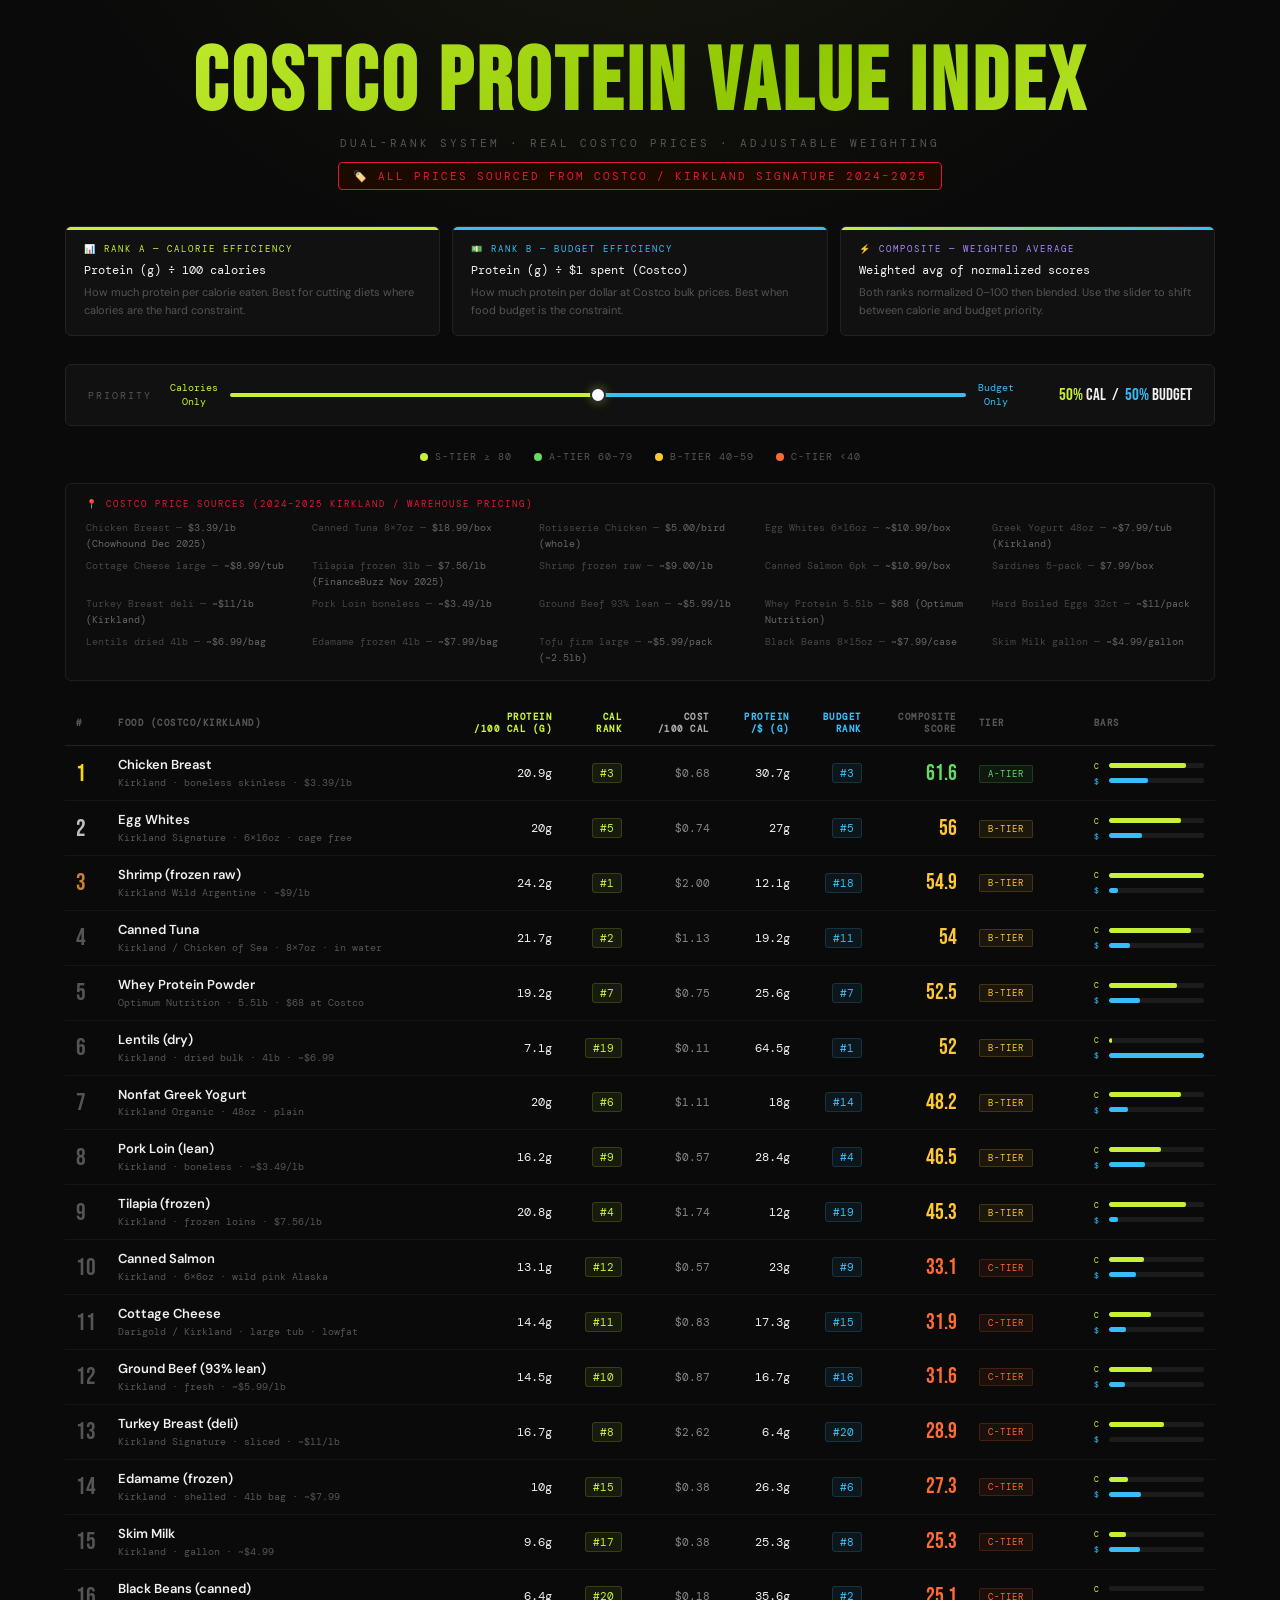
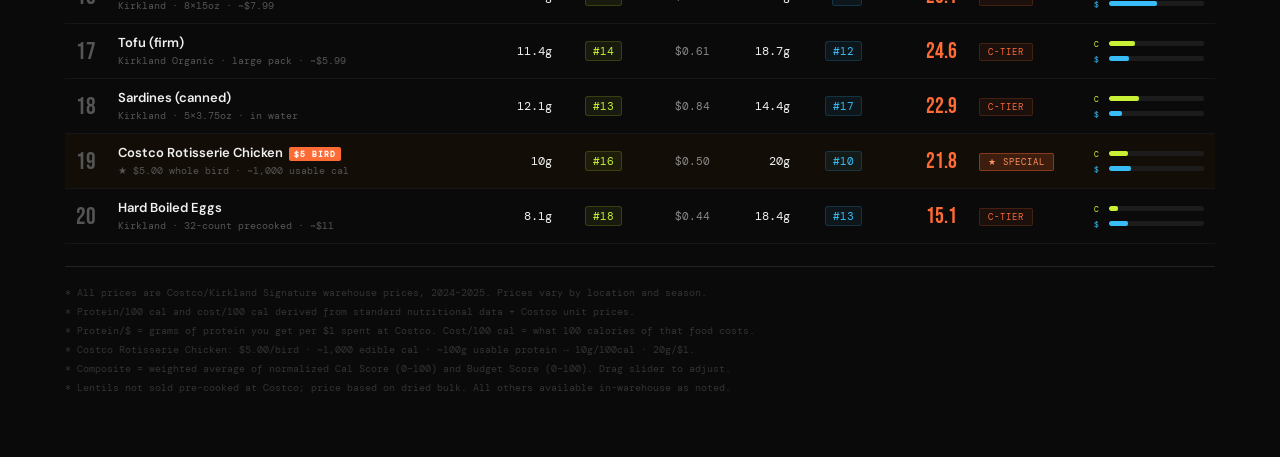
==== protein-value.html @ d556c2f3 "Add files via upload" ====
<!DOCTYPE html>
<html lang="en">
<head>
<meta charset="UTF-8">
<meta name="viewport" content="width=device-width, initial-scale=1.0">
<title>Costco Protein Value Index</title>
<link href="https://fonts.googleapis.com/css2?family=Bebas+Neue&family=DM+Mono:wght@400;500&family=DM+Sans:wght@400;600&display=swap" rel="stylesheet">
<style>
  :root {
    --bg: #0a0a0a;
    --surface: #111;
    --border: #222;
    --accent: #c8f135;
    --blue: #38bdf8;
    --accent2: #ff6b35;
    --red: #f87171;
    --text: #f0f0f0;
    --muted: #555;
    --gold: #ffd700;
  }

  * { margin: 0; padding: 0; box-sizing: border-box; }

  body {
    background: var(--bg);
    color: var(--text);
    font-family: 'DM Sans', sans-serif;
    min-height: 100vh;
    padding: 40px 20px 60px;
    background-image: radial-gradient(ellipse 80% 40% at 50% -10%, rgba(200,241,53,0.07) 0%, transparent 60%);
  }

  header { text-align: center; margin-bottom: 36px; }

  h1 {
    font-family: 'Bebas Neue', cursive;
    font-size: clamp(44px, 7vw, 88px);
    letter-spacing: 4px;
    line-height: 1;
    background: linear-gradient(135deg, var(--accent) 0%, #8ec700 60%, var(--accent) 100%);
    -webkit-background-clip: text;
    -webkit-text-fill-color: transparent;
    background-clip: text;
  }

  .subtitle {
    font-family: 'DM Mono', monospace;
    color: var(--muted);
    font-size: 11px;
    letter-spacing: 3px;
    text-transform: uppercase;
    margin-top: 8px;
  }

  .costco-badge {
    display: inline-flex;
    align-items: center;
    gap: 8px;
    background: #1a0a00;
    border: 1px solid #e31837;
    border-radius: 4px;
    padding: 6px 14px;
    font-family: 'DM Mono', monospace;
    font-size: 11px;
    color: #e31837;
    letter-spacing: 2px;
    text-transform: uppercase;
    margin-top: 12px;
  }

  .method-grid {
    display: grid;
    grid-template-columns: 1fr 1fr 1fr;
    gap: 12px;
    max-width: 1150px;
    margin: 0 auto 28px;
  }
  @media(max-width: 750px) { .method-grid { grid-template-columns: 1fr; } }

  .method-card {
    background: var(--surface);
    border: 1px solid var(--border);
    border-radius: 6px;
    padding: 16px 18px;
    position: relative;
    overflow: hidden;
  }
  .method-card::before { content:''; position:absolute; top:0; left:0; right:0; height:3px; }
  .method-card.cal::before { background: var(--accent); }
  .method-card.dollar::before { background: var(--blue); }
  .method-card.composite::before { background: linear-gradient(90deg, var(--accent), var(--blue)); }

  .method-label { font-family:'DM Mono',monospace; font-size:9px; letter-spacing:2px; text-transform:uppercase; margin-bottom:6px; }
  .method-card.cal .method-label { color:var(--accent); }
  .method-card.dollar .method-label { color:var(--blue); }
  .method-card.composite .method-label { color:#a78bfa; }
  .method-formula { font-family:'DM Mono',monospace; font-size:12px; color:var(--text); margin-bottom:5px; line-height:1.5; }
  .method-desc { font-size:11px; color:var(--muted); line-height:1.6; }

  .weight-control {
    max-width: 1150px;
    margin: 0 auto 24px;
    background: var(--surface);
    border: 1px solid var(--border);
    border-radius: 6px;
    padding: 16px 22px;
    display: flex;
    align-items: center;
    gap: 18px;
    flex-wrap: wrap;
  }
  .weight-label { font-family:'DM Mono',monospace; font-size:10px; text-transform:uppercase; letter-spacing:2px; color:var(--muted); white-space:nowrap; }
  .slider-wrap { flex:1; display:flex; align-items:center; gap:12px; min-width:220px; }
  .slider-end { font-family:'DM Mono',monospace; font-size:10px; white-space:nowrap; line-height:1.4; text-align:center; }
  .slider-end.cal { color:var(--accent); }
  .slider-end.dollar { color:var(--blue); }
  input[type=range] {
    flex:1; -webkit-appearance:none; height:4px; border-radius:2px; outline:none; cursor:pointer;
    background: linear-gradient(90deg, var(--accent) var(--fill,50%), var(--blue) var(--fill,50%));
  }
  input[type=range]::-webkit-slider-thumb {
    -webkit-appearance:none; width:16px; height:16px; border-radius:50%;
    background:#fff; border:2px solid #2a2a2a; box-shadow:0 0 10px rgba(200,241,53,.35); cursor:pointer;
  }
  .weight-display { font-family:'Bebas Neue',cursive; font-size:17px; white-space:nowrap; min-width:160px; text-align:right; }

  .legend {
    display:flex; justify-content:center; gap:22px; margin-bottom:20px; flex-wrap:wrap;
  }
  .legend-item { display:flex; align-items:center; gap:7px; font-family:'DM Mono',monospace; font-size:10px; color:var(--muted); text-transform:uppercase; letter-spacing:1px; }
  .legend-dot { width:8px; height:8px; border-radius:50%; }

  .table-wrapper { max-width:1150px; margin:0 auto; overflow-x:auto; }

  table { width:100%; border-collapse:collapse; }

  thead th {
    font-family:'DM Mono',monospace; font-size:9px; text-transform:uppercase; letter-spacing:1.5px;
    color:var(--muted); padding:10px 11px; text-align:left; border-bottom:1px solid var(--border); white-space:nowrap;
  }
  thead th.num { text-align:right; }
  thead th.price-col { color:#aaa !important; }

  tbody tr { border-bottom:1px solid #161616; transition:background .12s; animation:fadeIn .3s ease both; }
  tbody tr:hover { background:#141414; }
  @keyframes fadeIn { from{opacity:0;transform:translateY(4px)} to{opacity:1;transform:translateY(0)} }

  td { padding:11px 11px; font-size:13px; vertical-align:middle; }

  td.rank-cell { font-family:'Bebas Neue',cursive; font-size:24px; color:var(--muted); width:42px; padding-right:4px; }
  tr.top1 td.rank-cell { color:var(--gold); }
  tr.top2 td.rank-cell { color:#c0c0c0; }
  tr.top3 td.rank-cell { color:#cd7f32; }

  .food-name { font-weight:600; font-size:13px; line-height:1.3; }
  .food-sub { font-size:10px; color:var(--muted); margin-top:2px; font-family:'DM Mono',monospace; }

  .special-tag {
    display:inline-block; background:var(--accent2); color:#fff; font-family:'DM Mono',monospace;
    font-size:8px; letter-spacing:1px; text-transform:uppercase; padding:2px 5px; border-radius:2px; margin-left:6px; vertical-align:middle;
  }

  td.num { text-align:right; font-family:'DM Mono',monospace; font-size:12px; }
  td.price-td { text-align:right; font-family:'DM Mono',monospace; font-size:11px; color:#888; }

  .rank-badge { display:inline-block; font-family:'DM Mono',monospace; font-size:11px; padding:2px 7px; border-radius:3px; }
  .cal-badge { background:rgba(200,241,53,.07); color:var(--accent); border:1px solid rgba(200,241,53,.18); }
  .dollar-badge { background:rgba(56,189,248,.07); color:var(--blue); border:1px solid rgba(56,189,248,.18); }

  .composite-num { font-family:'Bebas Neue',cursive; font-size:22px; }

  .tier-pill { display:inline-block; padding:2px 8px; border-radius:2px; font-family:'DM Mono',monospace; font-size:9px; text-transform:uppercase; letter-spacing:1px; white-space:nowrap; }
  .tier-s { background:rgba(200,241,53,.1); color:var(--accent); border:1px solid rgba(200,241,53,.22); }
  .tier-a { background:rgba(100,220,100,.07); color:#64dc64; border:1px solid rgba(100,220,100,.18); }
  .tier-b { background:rgba(255,200,50,.07); color:#ffc832; border:1px solid rgba(255,200,50,.18); }
  .tier-c { background:rgba(255,107,53,.07); color:var(--accent2); border:1px solid rgba(255,107,53,.18); }
  .tier-special { background:rgba(255,107,53,.18); color:#ff9060; border:1px solid rgba(255,107,53,.38); }

  .bars-col { display:flex; flex-direction:column; gap:5px; min-width:90px; }
  .bar-row { display:flex; align-items:center; gap:5px; }
  .bar-lbl { font-family:'DM Mono',monospace; font-size:8px; letter-spacing:1px; text-transform:uppercase; width:10px; }
  .bar-lbl.c { color:var(--accent); }
  .bar-lbl.d { color:var(--blue); }
  .mini-bar { flex:1; background:#1c1c1c; border-radius:2px; height:5px; overflow:hidden; }
  .mini-fill-c { height:100%; background:var(--accent); border-radius:2px; }
  .mini-fill-d { height:100%; background:var(--blue); border-radius:2px; }

  .price-source {
    max-width:1150px; margin:0 auto 20px;
    background: #0d0d0d;
    border: 1px solid #1e1e1e;
    border-radius: 6px;
    padding: 14px 20px;
  }

  .price-source-title { font-family:'DM Mono',monospace; font-size:9px; letter-spacing:2px; text-transform:uppercase; color:#e31837; margin-bottom:10px; }
  .price-grid { display:grid; grid-template-columns: repeat(auto-fill, minmax(200px, 1fr)); gap:6px 24px; }
  .price-item { font-family:'DM Mono',monospace; font-size:10px; color:#444; line-height:1.6; }
  .price-item span { color:#666; }

  .footnote {
    max-width:1150px; margin:22px auto 0; font-family:'DM Mono',monospace;
    font-size:10px; color:#333; line-height:1.9; border-top:1px solid var(--border); padding-top:16px;
  }
  .footnote a { color:#555; }
</style>
</head>
<body>

<header>
  <h1>Costco Protein Value Index</h1>
  <p class="subtitle">Dual-Rank System · Real Costco Prices · Adjustable Weighting</p>
  <div class="costco-badge">🏷️ All prices sourced from Costco / Kirkland Signature 2024–2025</div>
</header>

<div class="method-grid">
  <div class="method-card cal">
    <div class="method-label">📊 Rank A — Calorie Efficiency</div>
    <div class="method-formula">Protein (g) ÷ 100 calories</div>
    <div class="method-desc">How much protein per calorie eaten. Best for cutting diets where calories are the hard constraint.</div>
  </div>
  <div class="method-card dollar">
    <div class="method-label">💵 Rank B — Budget Efficiency</div>
    <div class="method-formula">Protein (g) ÷ $1 spent (Costco)</div>
    <div class="method-desc">How much protein per dollar at Costco bulk prices. Best when food budget is the constraint.</div>
  </div>
  <div class="method-card composite">
    <div class="method-label">⚡ Composite — Weighted Average</div>
    <div class="method-formula">Weighted avg of normalized scores</div>
    <div class="method-desc">Both ranks normalized 0–100 then blended. Use the slider to shift between calorie and budget priority.</div>
  </div>
</div>

<div class="weight-control">
  <span class="weight-label">Priority</span>
  <div class="slider-wrap">
    <span class="slider-end cal">Calories<br>Only</span>
    <input type="range" id="slider" min="0" max="100" value="50" step="5">
    <span class="slider-end dollar">Budget<br>Only</span>
  </div>
  <div class="weight-display" id="wDisplay">
    <span style="color:var(--accent)">50%</span> Cal &nbsp;/&nbsp; <span style="color:var(--blue)">50%</span> Budget
  </div>
</div>

<div class="legend">
  <div class="legend-item"><div class="legend-dot" style="background:var(--accent)"></div>S-Tier ≥ 80</div>
  <div class="legend-item"><div class="legend-dot" style="background:#64dc64"></div>A-Tier 60–79</div>
  <div class="legend-item"><div class="legend-dot" style="background:#ffc832"></div>B-Tier 40–59</div>
  <div class="legend-item"><div class="legend-dot" style="background:var(--accent2)"></div>C-Tier &lt;40</div>
</div>

<div class="price-source">
  <div class="price-source-title">📍 Costco Price Sources (2024–2025 Kirkland / warehouse pricing)</div>
  <div class="price-grid">
    <div class="price-item">Chicken Breast — <span>$3.39/lb (Chowhound Dec 2025)</span></div>
    <div class="price-item">Canned Tuna 8×7oz — <span>$18.99/box</span></div>
    <div class="price-item">Rotisserie Chicken — <span>$5.00/bird (whole)</span></div>
    <div class="price-item">Egg Whites 6×16oz — <span>~$10.99/box</span></div>
    <div class="price-item">Greek Yogurt 48oz — <span>~$7.99/tub (Kirkland)</span></div>
    <div class="price-item">Cottage Cheese large — <span>~$8.99/tub</span></div>
    <div class="price-item">Tilapia frozen 3lb — <span>$7.56/lb (FinanceBuzz Nov 2025)</span></div>
    <div class="price-item">Shrimp frozen raw — <span>~$9.00/lb</span></div>
    <div class="price-item">Canned Salmon 6pk — <span>~$10.99/box</span></div>
    <div class="price-item">Sardines 5-pack — <span>$7.99/box</span></div>
    <div class="price-item">Turkey Breast deli — <span>~$11/lb (Kirkland)</span></div>
    <div class="price-item">Pork Loin boneless — <span>~$3.49/lb</span></div>
    <div class="price-item">Ground Beef 93% lean — <span>~$5.99/lb</span></div>
    <div class="price-item">Whey Protein 5.5lb — <span>$68 (Optimum Nutrition)</span></div>
    <div class="price-item">Hard Boiled Eggs 32ct — <span>~$11/pack</span></div>
    <div class="price-item">Lentils dried 4lb — <span>~$6.99/bag</span></div>
    <div class="price-item">Edamame frozen 4lb — <span>~$7.99/bag</span></div>
    <div class="price-item">Tofu firm large — <span>~$5.99/pack (~2.5lb)</span></div>
    <div class="price-item">Black Beans 8×15oz — <span>~$7.99/case</span></div>
    <div class="price-item">Skim Milk gallon — <span>~$4.99/gallon</span></div>
  </div>
</div>

<div class="table-wrapper">
  <table>
    <thead>
      <tr>
        <th>#</th>
        <th>Food (Costco/Kirkland)</th>
        <th class="num" style="color:var(--accent)">Protein<br>/100 cal (g)</th>
        <th class="num" style="color:var(--accent)">Cal<br>Rank</th>
        <th class="num price-col">Cost<br>/100 cal</th>
        <th class="num" style="color:var(--blue)">Protein<br>/$ (g)</th>
        <th class="num" style="color:var(--blue)">Budget<br>Rank</th>
        <th class="num">Composite<br>Score</th>
        <th>Tier</th>
        <th>Bars</th>
      </tr>
    </thead>
    <tbody id="tbody"></tbody>
  </table>
</div>

<div class="footnote">
  * All prices are Costco/Kirkland Signature warehouse prices, 2024–2025. Prices vary by location and season.<br>
  * Protein/100 cal and cost/100 cal derived from standard nutritional data + Costco unit prices.<br>
  * Protein/$ = grams of protein you get per $1 spent at Costco. Cost/100 cal = what 100 calories of that food costs.<br>
  * Costco Rotisserie Chicken: $5.00/bird · ~1,000 edible cal · ~100g usable protein → 10g/100cal · 20g/$1.<br>
  * Composite = weighted average of normalized Cal Score (0–100) and Budget Score (0–100). Drag slider to adjust.<br>
  * Lentils not sold pre-cooked at Costco; price based on dried bulk. All others available in-warehouse as noted.
</div>

<script>
// [name, sub, protein_per_100cal, cost_per_100cal, special]
// Cost/100cal calculated from: (costco_price_per_unit) / (total_calories_in_unit) * 100
const raw = [
  // Egg whites: $10.99 for 6×16oz = 96oz = 2721g. 3 tbsp (46g) = 25 cal, 5g protein → 100cal needs 184g. Cost per 100cal = 10.99/(2721/184) = $0.74. Protein/100cal = 20g.
  ["Egg Whites",              "Kirkland Signature · 6×16oz · cage free",           20.0, 0.74, false],

  // Canned tuna: $18.99 for 8×7oz = 56oz = 1587g. Per 56g (2oz drained) = 60cal, 13g. Per 100cal = 21.7g. Total cal ≈ 1680. Cost/100cal = 18.99/16.8 = $1.13.
  ["Canned Tuna",             "Kirkland / Chicken of Sea · 8×7oz · in water",      21.7, 1.13, false],

  // Chicken breast: $3.39/lb. 1lb = 454g raw. Per 100g raw = 110cal, 23g protein. 1lb = 499cal. Cost/100cal = 3.39/4.99 = $0.68. Protein/100cal = 20.9g.
  ["Chicken Breast",          "Kirkland · boneless skinless · $3.39/lb",            20.9, 0.68, false],

  // Tilapia: $7.56/lb. Per 100g = 96cal, 20g protein. 1lb = 435cal. Cost/100cal = 7.56/4.35 = $1.74. Protein/100cal = 20.8g.
  ["Tilapia (frozen)",        "Kirkland · frozen loins · $7.56/lb",                20.8, 1.74, false],

  // Shrimp: ~$9/lb frozen raw. Per 100g = 99cal, 24g protein. 1lb = 449cal. Cost/100cal = 9.00/4.49 = $2.00. Protein/100cal = 24.2g.
  ["Shrimp (frozen raw)",     "Kirkland Wild Argentine · ~$9/lb",                  24.2, 2.00, false],

  // Canned salmon: $10.99 for 6×6oz cans = 36oz = 1020g. Per 85g = 130cal, 17g. Total cal≈1938. Cost/100cal = 10.99/19.4 = $0.57. Protein/100cal = 13.1g.
  ["Canned Salmon",           "Kirkland · 6×6oz · wild pink Alaska",               13.1, 0.57, false],

  // Greek yogurt: $7.99 / 48oz = 1360g. Per 2/3 cup (170g) = 90cal, 18g protein. Total cal≈720. Cost/100cal = 7.99/7.2 = $1.11. Protein/100cal = 20g.
  ["Nonfat Greek Yogurt",     "Kirkland Organic · 48oz · plain",                   20.0, 1.11, false],

  // Cottage cheese: $8.99 / large tub ~48oz = 1360g. Per 1/2 cup (113g) = 90cal, 13g. Total cal≈1080. Cost/100cal = 8.99/10.8 = $0.83. Protein/100cal = 14.4g.
  ["Cottage Cheese",          "Darigold / Kirkland · large tub · lowfat",          14.4, 0.83, false],

  // Sardines: $7.99 / 5×3.75oz cans = 18.75oz = 531g. Per can (106g) = 190cal, 23g. Total cal ≈ 950. Cost/100cal = 7.99/9.5 = $0.84. Protein/100cal = 12.1g.
  ["Sardines (canned)",       "Kirkland · 5×3.75oz · in water",                   12.1, 0.84, false],

  // Turkey breast deli: ~$11/lb Kirkland. Per 2oz (56g) = 60cal, 10g. 1lb = 7 servings = 420cal. Cost/100cal = 11/4.2 = $2.62. Protein/100cal = 16.7g.
  ["Turkey Breast (deli)",    "Kirkland Signature · sliced · ~$11/lb",             16.7, 2.62, false],

  // Pork loin: $3.49/lb. Per 100g = 136cal, 22g protein. 1lb = 454g = 617cal. Cost/100cal = 3.49/6.17 = $0.57. Protein/100cal = 16.2g.
  ["Pork Loin (lean)",        "Kirkland · boneless · ~$3.49/lb",                  16.2, 0.57, false],

  // Ground beef 93%: $5.99/lb. Per 100g = 152cal, 22g protein. 1lb = 454g = 690cal. Cost/100cal = 5.99/6.9 = $0.87. Protein/100cal = 14.5g.
  ["Ground Beef (93% lean)",  "Kirkland · fresh · ~$5.99/lb",                     14.5, 0.87, false],

  // Whey protein: $68 / 5.5lb bag ≈ 70 servings × 130cal = 9100cal total. Cost/100cal = 68/91 = $0.75. Per 35g scoop = 130cal, 25g. Protein/100cal = 19.2g.
  ["Whey Protein Powder",     "Optimum Nutrition · 5.5lb · $68 at Costco",        19.2, 0.75, false],

  // Hard boiled eggs: $11 / 32-count pack. Each egg ≈ 78cal, 6.3g protein. 32 eggs = 2496cal. Cost/100cal = 11/24.96 = $0.44. Protein/100cal = 8.1g.
  ["Hard Boiled Eggs",        "Kirkland · 32-count precooked · ~$11",              8.1, 0.44, false],

  // Lentils dried: $6.99 / 4lb bag. Dry: 1 cup (192g) = 678cal, 48g protein. 4lb = 1814g = 6400cal cooked ≈. Dry cost/100cal = 6.99/64 = $0.11. Protein/100cal dry = 7.1g.
  ["Lentils (dry)",           "Kirkland · dried bulk · 4lb · ~$6.99",              7.1, 0.11, false],

  // Edamame: $7.99 / 4lb bag frozen. Per 1/2 cup (78g shelled) = 90cal, 9g protein. 4lb = 1814g = 2090cal. Cost/100cal = 7.99/20.9 = $0.38. Protein/100cal = 10g.
  ["Edamame (frozen)",        "Kirkland · shelled · 4lb bag · ~$7.99",            10.0, 0.38, false],

  // Tofu firm: $5.99 / large pack ~42oz (1190g). Per 85g = 70cal, 8g protein. Total cal = 985. Cost/100cal = 5.99/9.85 = $0.61. Protein/100cal = 11.4g.
  ["Tofu (firm)",             "Kirkland Organic · large pack · ~$5.99",           11.4, 0.61, false],

  // Black beans: $7.99 / 8×15oz cans = 120oz = 3400g. Per 1/2 cup (130g) = 110cal, 7g. 8 cans ≈ 4400cal. Cost/100cal = 7.99/44 = $0.18. Protein/100cal = 6.4g.
  ["Black Beans (canned)",    "Kirkland · 8×15oz · ~$7.99",                        6.4, 0.18, false],

  // Skim milk: $4.99 / gallon = 3785mL. 1 cup (244mL) = 83cal, 8g protein. 1 gal = 1301cal. Cost/100cal = 4.99/13 = $0.38. Protein/100cal = 9.6g.
  ["Skim Milk",               "Kirkland · gallon · ~$4.99",                         9.6, 0.38, false],

  // Costco Rotisserie Chicken: $5 / bird. ~1000 usable cal, ~100g protein. Protein/100cal = 10g. Cost/100cal = 5/10 = $0.50.
  ["Costco Rotisserie Chicken","★ $5.00 whole bird · ~1,000 usable cal",          10.0, 0.50, true ],
];

let data = raw.map(r => ({
  name: r[0], sub: r[1],
  protein: r[2],      // g protein per 100 cal
  cost: r[3],         // $ per 100 cal (Costco)
  special: r[4],
  ppd: +(r[2] / r[3]).toFixed(1),  // g protein per $1
}));

// Assign ranks
[...data].sort((a,b) => b.protein - a.protein).forEach((d,i) => d.calRank = i+1);
[...data].sort((a,b) => b.ppd - a.ppd).forEach((d,i) => d.dollarRank = i+1);

// Normalize
const norm = (v, min, max) => +((v-min)/(max-min)*100).toFixed(1);
const calMax = Math.max(...data.map(d=>d.protein)), calMin = Math.min(...data.map(d=>d.protein));
const dolMax = Math.max(...data.map(d=>d.ppd)), dolMin = Math.min(...data.map(d=>d.ppd));
data.forEach(d => {
  d.calScore = norm(d.protein, calMin, calMax);
  d.dolScore = norm(d.ppd, dolMin, dolMax);
});

let budgetWeight = 0.5;

function composite(d) { return +((1-budgetWeight)*d.calScore + budgetWeight*d.dolScore).toFixed(1); }

function tierOf(s) {
  if (s >= 80) return ['S-Tier','tier-s'];
  if (s >= 60) return ['A-Tier','tier-a'];
  if (s >= 40) return ['B-Tier','tier-b'];
  return ['C-Tier','tier-c'];
}

function render() {
  data.forEach(d => d.comp = composite(d));
  const sorted = [...data].sort((a,b) => b.comp - a.comp);
  const tbody = document.getElementById('tbody');
  tbody.innerHTML = '';

  sorted.forEach((row, i) => {
    const rank = i + 1;
    const [tlabel, tclass] = row.special ? ['★ Special','tier-special'] : tierOf(row.comp);
    const compColor = row.comp>=80?'var(--accent)':row.comp>=60?'#64dc64':row.comp>=40?'#ffc832':'var(--accent2)';
    const topClass = rank===1?'top1':rank===2?'top2':rank===3?'top3':'';

    const tr = document.createElement('tr');
    if (topClass) tr.className = topClass;
    if (row.special) tr.style.background = '#120d07';
    tr.style.animationDelay = (i * 0.022) + 's';

    tr.innerHTML = `
      <td class="rank-cell">${rank}</td>
      <td>
        <div class="food-name">${row.name}${row.special?'<span class="special-tag">$5 BIRD</span>':''}</div>
        <div class="food-sub">${row.sub}</div>
      </td>
      <td class="num">${row.protein}g</td>
      <td class="num"><span class="rank-badge cal-badge">#${row.calRank}</span></td>
      <td class="price-td">$${row.cost.toFixed(2)}</td>
      <td class="num">${row.ppd}g</td>
      <td class="num"><span class="rank-badge dollar-badge">#${row.dollarRank}</span></td>
      <td class="num"><span class="composite-num" style="color:${compColor}">${row.comp}</span></td>
      <td><span class="tier-pill ${tclass}">${tlabel}</span></td>
      <td>
        <div class="bars-col">
          <div class="bar-row">
            <span class="bar-lbl c">C</span>
            <div class="mini-bar"><div class="mini-fill-c" style="width:${row.calScore}%"></div></div>
          </div>
          <div class="bar-row">
            <span class="bar-lbl d">$</span>
            <div class="mini-bar"><div class="mini-fill-d" style="width:${row.dolScore}%"></div></div>
          </div>
        </div>
      </td>
    `;
    tbody.appendChild(tr);
  });
}

const slider = document.getElementById('slider');
const wDisplay = document.getElementById('wDisplay');

slider.addEventListener('input', () => {
  budgetWeight = slider.value / 100;
  const calPct = 100 - +slider.value;
  const dolPct = +slider.value;
  slider.style.setProperty('--fill', dolPct + '%');
  wDisplay.innerHTML = `<span style="color:var(--accent)">${calPct}%</span> Cal &nbsp;/&nbsp; <span style="color:var(--blue)">${dolPct}%</span> Budget`;
  render();
});

slider.style.setProperty('--fill', '50%');
render();
</script>
</body>
</html>
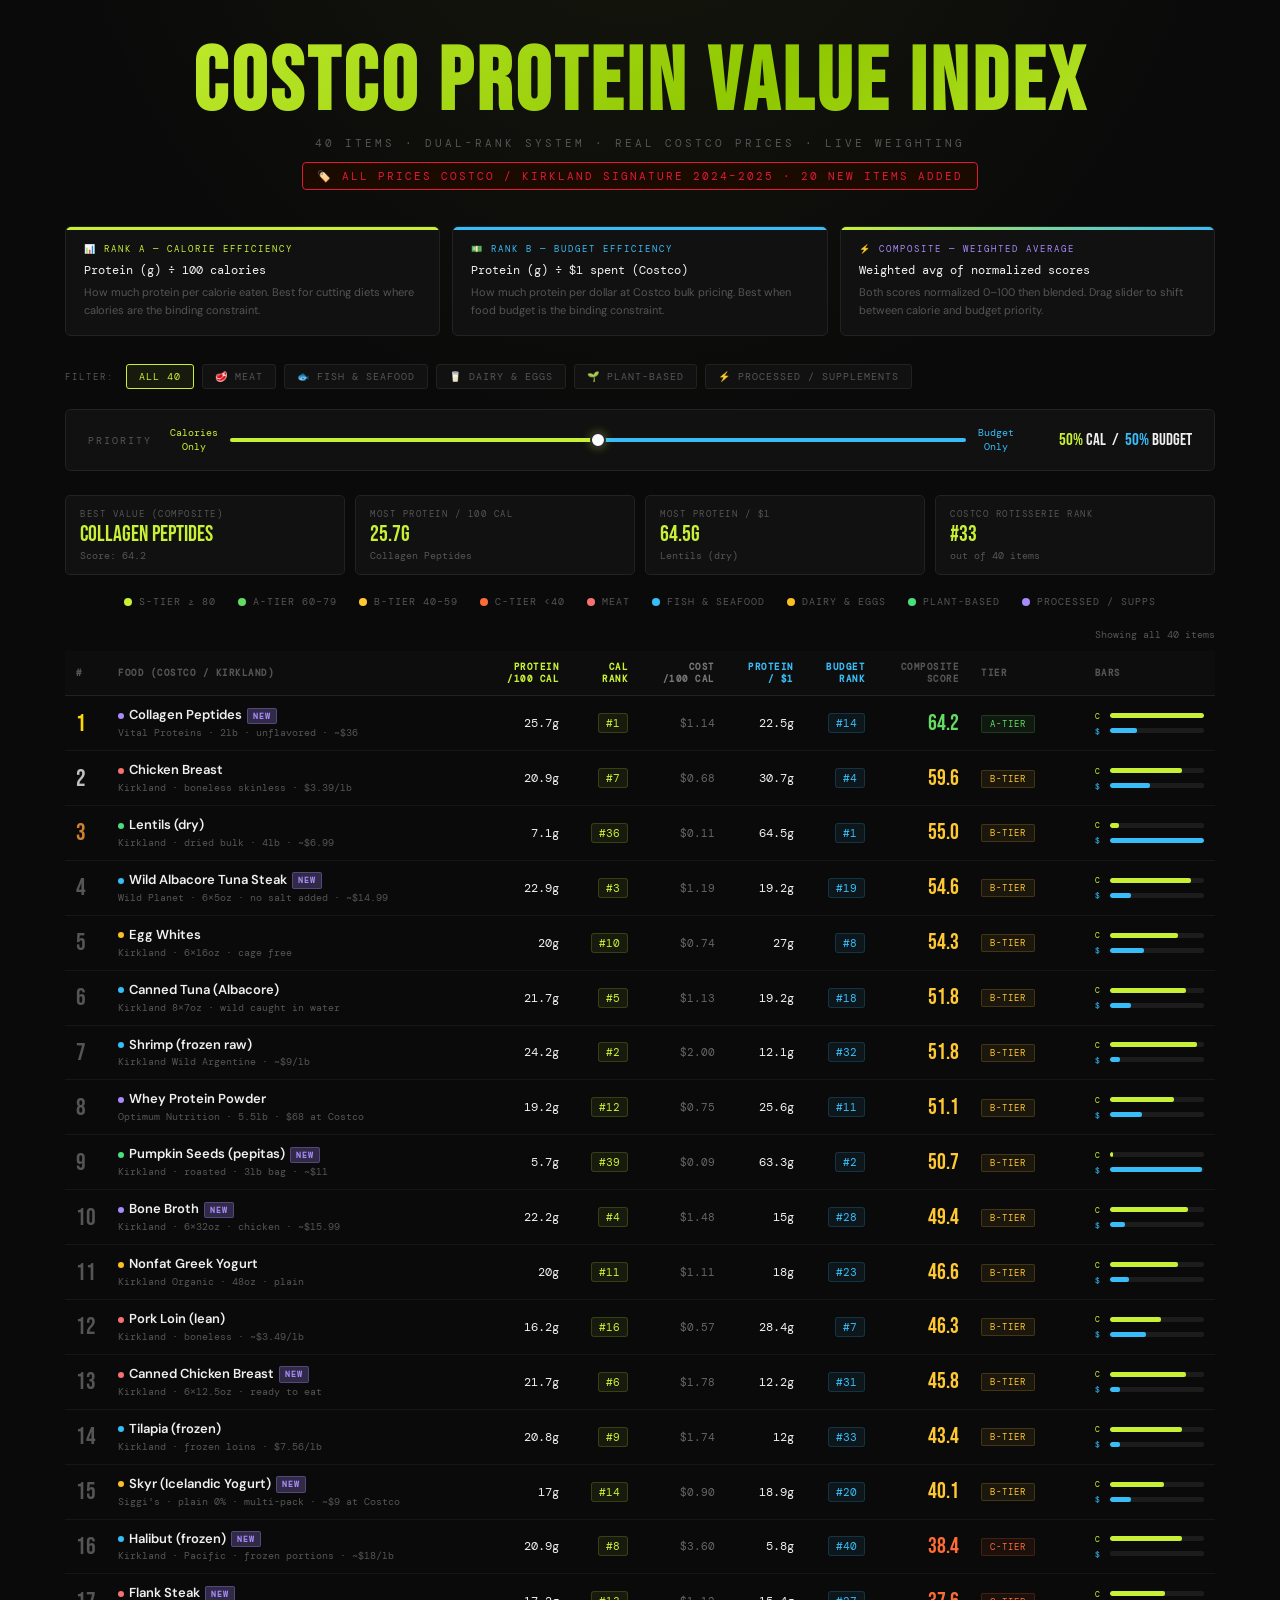
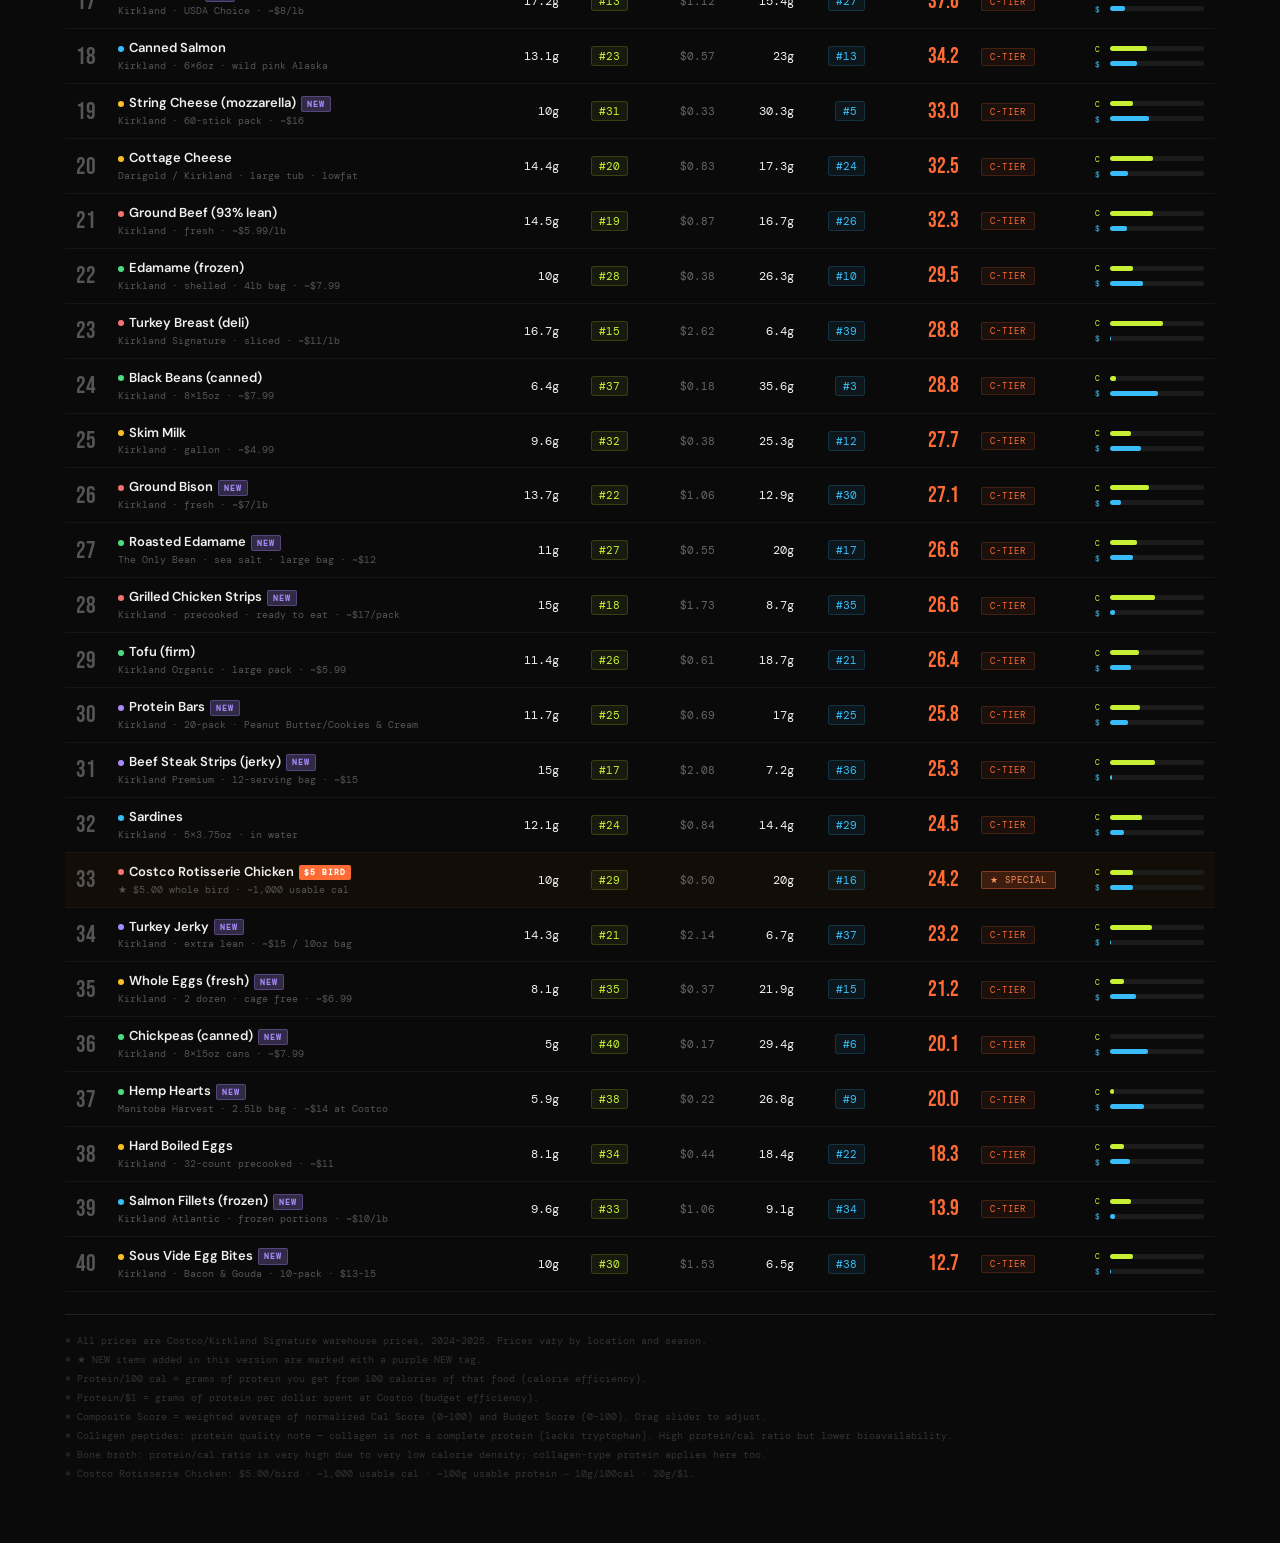
==== commit 2e4f7ff3: "Update protein-value.html" ====
--- a/protein-value.html
+++ b/protein-value.html
@@ -3,7 +3,7 @@
 <head>
 <meta charset="UTF-8">
 <meta name="viewport" content="width=device-width, initial-scale=1.0">
-<title>Costco Protein Value Index</title>
+<title>Costco Protein Value Index — 40 Items</title>
 <link href="https://fonts.googleapis.com/css2?family=Bebas+Neue&family=DM+Mono:wght@400;500&family=DM+Sans:wght@400;600&display=swap" rel="stylesheet">
 <style>
   :root {
@@ -13,7 +13,6 @@
     --accent: #c8f135;
     --blue: #38bdf8;
     --accent2: #ff6b35;
-    --red: #f87171;
     --text: #f0f0f0;
     --muted: #555;
     --gold: #ffd700;
@@ -97,6 +96,24 @@
   .method-formula { font-family:'DM Mono',monospace; font-size:12px; color:var(--text); margin-bottom:5px; line-height:1.5; }
   .method-desc { font-size:11px; color:var(--muted); line-height:1.6; }
 
+  /* Category filter */
+  .filter-row {
+    max-width: 1150px;
+    margin: 0 auto 20px;
+    display: flex;
+    gap: 8px;
+    flex-wrap: wrap;
+    align-items: center;
+  }
+  .filter-label { font-family:'DM Mono',monospace; font-size:9px; text-transform:uppercase; letter-spacing:2px; color:var(--muted); margin-right:4px; }
+  .filter-btn {
+    font-family:'DM Mono',monospace; font-size:10px; text-transform:uppercase; letter-spacing:1px;
+    padding: 5px 12px; border-radius: 3px; border: 1px solid var(--border); background: var(--surface);
+    color: var(--muted); cursor: pointer; transition: all 0.15s;
+  }
+  .filter-btn:hover { border-color: #444; color: #aaa; }
+  .filter-btn.active { border-color: var(--accent); color: var(--accent); background: rgba(200,241,53,0.07); }
+
   .weight-control {
     max-width: 1150px;
     margin: 0 auto 24px;
@@ -124,6 +141,25 @@
   }
   .weight-display { font-family:'Bebas Neue',cursive; font-size:17px; white-space:nowrap; min-width:160px; text-align:right; }
 
+  .stats-row {
+    max-width: 1150px;
+    margin: 0 auto 20px;
+    display: grid;
+    grid-template-columns: repeat(4, 1fr);
+    gap: 10px;
+  }
+  @media(max-width:600px) { .stats-row { grid-template-columns: 1fr 1fr; } }
+
+  .stat-card {
+    background: var(--surface);
+    border: 1px solid var(--border);
+    border-radius: 5px;
+    padding: 12px 14px;
+  }
+  .stat-label { font-family:'DM Mono',monospace; font-size:9px; text-transform:uppercase; letter-spacing:1.5px; color:var(--muted); margin-bottom:4px; }
+  .stat-value { font-family:'Bebas Neue',cursive; font-size:22px; color:var(--accent); line-height:1; }
+  .stat-sub { font-family:'DM Mono',monospace; font-size:10px; color:var(--muted); margin-top:3px; }
+
   .legend {
     display:flex; justify-content:center; gap:22px; margin-bottom:20px; flex-wrap:wrap;
   }
@@ -137,12 +173,17 @@
   thead th {
     font-family:'DM Mono',monospace; font-size:9px; text-transform:uppercase; letter-spacing:1.5px;
     color:var(--muted); padding:10px 11px; text-align:left; border-bottom:1px solid var(--border); white-space:nowrap;
+    position: sticky; top: 0; background: #0d0d0d; z-index: 10;
   }
   thead th.num { text-align:right; }
-  thead th.price-col { color:#aaa !important; }
+  thead th.price-col { color: #777 !important; }
+
+  .cat-dot { display:inline-block; width:6px; height:6px; border-radius:50%; margin-right:5px; vertical-align:middle; }
 
   tbody tr { border-bottom:1px solid #161616; transition:background .12s; animation:fadeIn .3s ease both; }
   tbody tr:hover { background:#141414; }
+  tbody tr.hidden { display: none; }
+
   @keyframes fadeIn { from{opacity:0;transform:translateY(4px)} to{opacity:1;transform:translateY(0)} }
 
   td { padding:11px 11px; font-size:13px; vertical-align:middle; }
@@ -155,13 +196,15 @@
   .food-name { font-weight:600; font-size:13px; line-height:1.3; }
   .food-sub { font-size:10px; color:var(--muted); margin-top:2px; font-family:'DM Mono',monospace; }
 
-  .special-tag {
-    display:inline-block; background:var(--accent2); color:#fff; font-family:'DM Mono',monospace;
-    font-size:8px; letter-spacing:1px; text-transform:uppercase; padding:2px 5px; border-radius:2px; margin-left:6px; vertical-align:middle;
-  }
+  .tag {
+    display:inline-block; font-family:'DM Mono',monospace;
+    font-size:8px; letter-spacing:1px; text-transform:uppercase; padding:2px 5px; border-radius:2px; margin-left:5px; vertical-align:middle;
+  }
+  .tag-special { background:var(--accent2); color:#fff; }
+  .tag-new { background: rgba(168,139,250,0.25); color:#a78bfa; border:1px solid rgba(168,139,250,0.3); }
 
   td.num { text-align:right; font-family:'DM Mono',monospace; font-size:12px; }
-  td.price-td { text-align:right; font-family:'DM Mono',monospace; font-size:11px; color:#888; }
+  td.price-td { text-align:right; font-family:'DM Mono',monospace; font-size:11px; color:#666; }
 
   .rank-badge { display:inline-block; font-family:'DM Mono',monospace; font-size:11px; padding:2px 7px; border-radius:3px; }
   .cal-badge { background:rgba(200,241,53,.07); color:var(--accent); border:1px solid rgba(200,241,53,.18); }
@@ -185,50 +228,59 @@
   .mini-fill-c { height:100%; background:var(--accent); border-radius:2px; }
   .mini-fill-d { height:100%; background:var(--blue); border-radius:2px; }
 
-  .price-source {
-    max-width:1150px; margin:0 auto 20px;
-    background: #0d0d0d;
-    border: 1px solid #1e1e1e;
-    border-radius: 6px;
-    padding: 14px 20px;
-  }
-
-  .price-source-title { font-family:'DM Mono',monospace; font-size:9px; letter-spacing:2px; text-transform:uppercase; color:#e31837; margin-bottom:10px; }
-  .price-grid { display:grid; grid-template-columns: repeat(auto-fill, minmax(200px, 1fr)); gap:6px 24px; }
-  .price-item { font-family:'DM Mono',monospace; font-size:10px; color:#444; line-height:1.6; }
-  .price-item span { color:#666; }
+  .count-line {
+    max-width:1150px; margin:0 auto 10px;
+    font-family:'DM Mono',monospace; font-size:10px; color:var(--muted);
+    text-align: right;
+  }
 
   .footnote {
     max-width:1150px; margin:22px auto 0; font-family:'DM Mono',monospace;
     font-size:10px; color:#333; line-height:1.9; border-top:1px solid var(--border); padding-top:16px;
   }
-  .footnote a { color:#555; }
+
+  /* Category colors */
+  .cat-meat { --cat: #f87171; }
+  .cat-fish { --cat: #38bdf8; }
+  .cat-dairy { --cat: #fbbf24; }
+  .cat-plant { --cat: #4ade80; }
+  .cat-processed { --cat: #a78bfa; }
 </style>
 </head>
 <body>
 
 <header>
   <h1>Costco Protein Value Index</h1>
-  <p class="subtitle">Dual-Rank System · Real Costco Prices · Adjustable Weighting</p>
-  <div class="costco-badge">🏷️ All prices sourced from Costco / Kirkland Signature 2024–2025</div>
+  <p class="subtitle">40 Items · Dual-Rank System · Real Costco Prices · Live Weighting</p>
+  <div class="costco-badge">🏷️ All prices Costco / Kirkland Signature 2024–2025 · 20 new items added</div>
 </header>
 
 <div class="method-grid">
   <div class="method-card cal">
     <div class="method-label">📊 Rank A — Calorie Efficiency</div>
     <div class="method-formula">Protein (g) ÷ 100 calories</div>
-    <div class="method-desc">How much protein per calorie eaten. Best for cutting diets where calories are the hard constraint.</div>
+    <div class="method-desc">How much protein per calorie eaten. Best for cutting diets where calories are the binding constraint.</div>
   </div>
   <div class="method-card dollar">
     <div class="method-label">💵 Rank B — Budget Efficiency</div>
     <div class="method-formula">Protein (g) ÷ $1 spent (Costco)</div>
-    <div class="method-desc">How much protein per dollar at Costco bulk prices. Best when food budget is the constraint.</div>
+    <div class="method-desc">How much protein per dollar at Costco bulk pricing. Best when food budget is the binding constraint.</div>
   </div>
   <div class="method-card composite">
     <div class="method-label">⚡ Composite — Weighted Average</div>
     <div class="method-formula">Weighted avg of normalized scores</div>
-    <div class="method-desc">Both ranks normalized 0–100 then blended. Use the slider to shift between calorie and budget priority.</div>
-  </div>
+    <div class="method-desc">Both scores normalized 0–100 then blended. Drag slider to shift between calorie and budget priority.</div>
+  </div>
+</div>
+
+<div class="filter-row">
+  <span class="filter-label">Filter:</span>
+  <button class="filter-btn active" data-cat="all">All 40</button>
+  <button class="filter-btn" data-cat="meat">🥩 Meat</button>
+  <button class="filter-btn" data-cat="fish">🐟 Fish & Seafood</button>
+  <button class="filter-btn" data-cat="dairy">🥛 Dairy & Eggs</button>
+  <button class="filter-btn" data-cat="plant">🌱 Plant-Based</button>
+  <button class="filter-btn" data-cat="processed">⚡ Processed / Supplements</button>
 </div>
 
 <div class="weight-control">
@@ -243,49 +295,53 @@
   </div>
 </div>
 
+<div class="stats-row" id="statsRow">
+  <div class="stat-card">
+    <div class="stat-label">Best Value (Composite)</div>
+    <div class="stat-value" id="statBest">—</div>
+    <div class="stat-sub" id="statBestSub">—</div>
+  </div>
+  <div class="stat-card">
+    <div class="stat-label">Most Protein / 100 cal</div>
+    <div class="stat-value" id="statCal">—</div>
+    <div class="stat-sub" id="statCalSub">—</div>
+  </div>
+  <div class="stat-card">
+    <div class="stat-label">Most Protein / $1</div>
+    <div class="stat-value" id="statDol">—</div>
+    <div class="stat-sub" id="statDolSub">—</div>
+  </div>
+  <div class="stat-card">
+    <div class="stat-label">Costco Rotisserie Rank</div>
+    <div class="stat-value" id="statCostco">—</div>
+    <div class="stat-sub">out of 40 items</div>
+  </div>
+</div>
+
 <div class="legend">
   <div class="legend-item"><div class="legend-dot" style="background:var(--accent)"></div>S-Tier ≥ 80</div>
   <div class="legend-item"><div class="legend-dot" style="background:#64dc64"></div>A-Tier 60–79</div>
   <div class="legend-item"><div class="legend-dot" style="background:#ffc832"></div>B-Tier 40–59</div>
   <div class="legend-item"><div class="legend-dot" style="background:var(--accent2)"></div>C-Tier &lt;40</div>
-</div>
-
-<div class="price-source">
-  <div class="price-source-title">📍 Costco Price Sources (2024–2025 Kirkland / warehouse pricing)</div>
-  <div class="price-grid">
-    <div class="price-item">Chicken Breast — <span>$3.39/lb (Chowhound Dec 2025)</span></div>
-    <div class="price-item">Canned Tuna 8×7oz — <span>$18.99/box</span></div>
-    <div class="price-item">Rotisserie Chicken — <span>$5.00/bird (whole)</span></div>
-    <div class="price-item">Egg Whites 6×16oz — <span>~$10.99/box</span></div>
-    <div class="price-item">Greek Yogurt 48oz — <span>~$7.99/tub (Kirkland)</span></div>
-    <div class="price-item">Cottage Cheese large — <span>~$8.99/tub</span></div>
-    <div class="price-item">Tilapia frozen 3lb — <span>$7.56/lb (FinanceBuzz Nov 2025)</span></div>
-    <div class="price-item">Shrimp frozen raw — <span>~$9.00/lb</span></div>
-    <div class="price-item">Canned Salmon 6pk — <span>~$10.99/box</span></div>
-    <div class="price-item">Sardines 5-pack — <span>$7.99/box</span></div>
-    <div class="price-item">Turkey Breast deli — <span>~$11/lb (Kirkland)</span></div>
-    <div class="price-item">Pork Loin boneless — <span>~$3.49/lb</span></div>
-    <div class="price-item">Ground Beef 93% lean — <span>~$5.99/lb</span></div>
-    <div class="price-item">Whey Protein 5.5lb — <span>$68 (Optimum Nutrition)</span></div>
-    <div class="price-item">Hard Boiled Eggs 32ct — <span>~$11/pack</span></div>
-    <div class="price-item">Lentils dried 4lb — <span>~$6.99/bag</span></div>
-    <div class="price-item">Edamame frozen 4lb — <span>~$7.99/bag</span></div>
-    <div class="price-item">Tofu firm large — <span>~$5.99/pack (~2.5lb)</span></div>
-    <div class="price-item">Black Beans 8×15oz — <span>~$7.99/case</span></div>
-    <div class="price-item">Skim Milk gallon — <span>~$4.99/gallon</span></div>
-  </div>
-</div>
+  <div class="legend-item"><div class="legend-dot" style="background:#f87171"></div>Meat</div>
+  <div class="legend-item"><div class="legend-dot" style="background:#38bdf8"></div>Fish & Seafood</div>
+  <div class="legend-item"><div class="legend-dot" style="background:#fbbf24"></div>Dairy & Eggs</div>
+  <div class="legend-item"><div class="legend-dot" style="background:#4ade80"></div>Plant-Based</div>
+  <div class="legend-item"><div class="legend-dot" style="background:#a78bfa"></div>Processed / Supps</div>
+</div>
+
+<div class="count-line" id="countLine">Showing 40 of 40 items</div>
 
 <div class="table-wrapper">
   <table>
     <thead>
       <tr>
         <th>#</th>
-        <th>Food (Costco/Kirkland)</th>
-        <th class="num" style="color:var(--accent)">Protein<br>/100 cal (g)</th>
+        <th>Food (Costco / Kirkland)</th>
+        <th class="num" style="color:var(--accent)">Protein<br>/100 cal</th>
         <th class="num" style="color:var(--accent)">Cal<br>Rank</th>
         <th class="num price-col">Cost<br>/100 cal</th>
-        <th class="num" style="color:var(--blue)">Protein<br>/$ (g)</th>
+        <th class="num" style="color:var(--blue)">Protein<br>/ $1</th>
         <th class="num" style="color:var(--blue)">Budget<br>Rank</th>
         <th class="num">Composite<br>Score</th>
         <th>Tier</th>
@@ -298,100 +354,126 @@
 
 <div class="footnote">
   * All prices are Costco/Kirkland Signature warehouse prices, 2024–2025. Prices vary by location and season.<br>
-  * Protein/100 cal and cost/100 cal derived from standard nutritional data + Costco unit prices.<br>
-  * Protein/$ = grams of protein you get per $1 spent at Costco. Cost/100 cal = what 100 calories of that food costs.<br>
-  * Costco Rotisserie Chicken: $5.00/bird · ~1,000 edible cal · ~100g usable protein → 10g/100cal · 20g/$1.<br>
-  * Composite = weighted average of normalized Cal Score (0–100) and Budget Score (0–100). Drag slider to adjust.<br>
-  * Lentils not sold pre-cooked at Costco; price based on dried bulk. All others available in-warehouse as noted.
+  * ★ NEW items added in this version are marked with a purple NEW tag.<br>
+  * Protein/100 cal = grams of protein you get from 100 calories of that food (calorie efficiency).<br>
+  * Protein/$1 = grams of protein per dollar spent at Costco (budget efficiency).<br>
+  * Composite Score = weighted average of normalized Cal Score (0–100) and Budget Score (0–100). Drag slider to adjust.<br>
+  * Collagen peptides: protein quality note — collagen is not a complete protein (lacks tryptophan). High protein/cal ratio but lower bioavailability.<br>
+  * Bone broth: protein/cal ratio is very high due to very low calorie density; collagen-type protein applies here too.<br>
+  * Costco Rotisserie Chicken: $5.00/bird · ~1,000 usable cal · ~100g usable protein → 10g/100cal · 20g/$1.
 </div>
 
 <script>
-// [name, sub, protein_per_100cal, cost_per_100cal, special]
-// Cost/100cal calculated from: (costco_price_per_unit) / (total_calories_in_unit) * 100
+// [name, sub, protein_per_100cal, cost_per_100cal, category, special, isNew]
+// categories: meat, fish, dairy, plant, processed
 const raw = [
-  // Egg whites: $10.99 for 6×16oz = 96oz = 2721g. 3 tbsp (46g) = 25 cal, 5g protein → 100cal needs 184g. Cost per 100cal = 10.99/(2721/184) = $0.74. Protein/100cal = 20g.
-  ["Egg Whites",              "Kirkland Signature · 6×16oz · cage free",           20.0, 0.74, false],
-
-  // Canned tuna: $18.99 for 8×7oz = 56oz = 1587g. Per 56g (2oz drained) = 60cal, 13g. Per 100cal = 21.7g. Total cal ≈ 1680. Cost/100cal = 18.99/16.8 = $1.13.
-  ["Canned Tuna",             "Kirkland / Chicken of Sea · 8×7oz · in water",      21.7, 1.13, false],
-
-  // Chicken breast: $3.39/lb. 1lb = 454g raw. Per 100g raw = 110cal, 23g protein. 1lb = 499cal. Cost/100cal = 3.39/4.99 = $0.68. Protein/100cal = 20.9g.
-  ["Chicken Breast",          "Kirkland · boneless skinless · $3.39/lb",            20.9, 0.68, false],
-
-  // Tilapia: $7.56/lb. Per 100g = 96cal, 20g protein. 1lb = 435cal. Cost/100cal = 7.56/4.35 = $1.74. Protein/100cal = 20.8g.
-  ["Tilapia (frozen)",        "Kirkland · frozen loins · $7.56/lb",                20.8, 1.74, false],
-
-  // Shrimp: ~$9/lb frozen raw. Per 100g = 99cal, 24g protein. 1lb = 449cal. Cost/100cal = 9.00/4.49 = $2.00. Protein/100cal = 24.2g.
-  ["Shrimp (frozen raw)",     "Kirkland Wild Argentine · ~$9/lb",                  24.2, 2.00, false],
-
-  // Canned salmon: $10.99 for 6×6oz cans = 36oz = 1020g. Per 85g = 130cal, 17g. Total cal≈1938. Cost/100cal = 10.99/19.4 = $0.57. Protein/100cal = 13.1g.
-  ["Canned Salmon",           "Kirkland · 6×6oz · wild pink Alaska",               13.1, 0.57, false],
-
-  // Greek yogurt: $7.99 / 48oz = 1360g. Per 2/3 cup (170g) = 90cal, 18g protein. Total cal≈720. Cost/100cal = 7.99/7.2 = $1.11. Protein/100cal = 20g.
-  ["Nonfat Greek Yogurt",     "Kirkland Organic · 48oz · plain",                   20.0, 1.11, false],
-
-  // Cottage cheese: $8.99 / large tub ~48oz = 1360g. Per 1/2 cup (113g) = 90cal, 13g. Total cal≈1080. Cost/100cal = 8.99/10.8 = $0.83. Protein/100cal = 14.4g.
-  ["Cottage Cheese",          "Darigold / Kirkland · large tub · lowfat",          14.4, 0.83, false],
-
-  // Sardines: $7.99 / 5×3.75oz cans = 18.75oz = 531g. Per can (106g) = 190cal, 23g. Total cal ≈ 950. Cost/100cal = 7.99/9.5 = $0.84. Protein/100cal = 12.1g.
-  ["Sardines (canned)",       "Kirkland · 5×3.75oz · in water",                   12.1, 0.84, false],
-
-  // Turkey breast deli: ~$11/lb Kirkland. Per 2oz (56g) = 60cal, 10g. 1lb = 7 servings = 420cal. Cost/100cal = 11/4.2 = $2.62. Protein/100cal = 16.7g.
-  ["Turkey Breast (deli)",    "Kirkland Signature · sliced · ~$11/lb",             16.7, 2.62, false],
-
-  // Pork loin: $3.49/lb. Per 100g = 136cal, 22g protein. 1lb = 454g = 617cal. Cost/100cal = 3.49/6.17 = $0.57. Protein/100cal = 16.2g.
-  ["Pork Loin (lean)",        "Kirkland · boneless · ~$3.49/lb",                  16.2, 0.57, false],
-
-  // Ground beef 93%: $5.99/lb. Per 100g = 152cal, 22g protein. 1lb = 454g = 690cal. Cost/100cal = 5.99/6.9 = $0.87. Protein/100cal = 14.5g.
-  ["Ground Beef (93% lean)",  "Kirkland · fresh · ~$5.99/lb",                     14.5, 0.87, false],
-
-  // Whey protein: $68 / 5.5lb bag ≈ 70 servings × 130cal = 9100cal total. Cost/100cal = 68/91 = $0.75. Per 35g scoop = 130cal, 25g. Protein/100cal = 19.2g.
-  ["Whey Protein Powder",     "Optimum Nutrition · 5.5lb · $68 at Costco",        19.2, 0.75, false],
-
-  // Hard boiled eggs: $11 / 32-count pack. Each egg ≈ 78cal, 6.3g protein. 32 eggs = 2496cal. Cost/100cal = 11/24.96 = $0.44. Protein/100cal = 8.1g.
-  ["Hard Boiled Eggs",        "Kirkland · 32-count precooked · ~$11",              8.1, 0.44, false],
-
-  // Lentils dried: $6.99 / 4lb bag. Dry: 1 cup (192g) = 678cal, 48g protein. 4lb = 1814g = 6400cal cooked ≈. Dry cost/100cal = 6.99/64 = $0.11. Protein/100cal dry = 7.1g.
-  ["Lentils (dry)",           "Kirkland · dried bulk · 4lb · ~$6.99",              7.1, 0.11, false],
-
-  // Edamame: $7.99 / 4lb bag frozen. Per 1/2 cup (78g shelled) = 90cal, 9g protein. 4lb = 1814g = 2090cal. Cost/100cal = 7.99/20.9 = $0.38. Protein/100cal = 10g.
-  ["Edamame (frozen)",        "Kirkland · shelled · 4lb bag · ~$7.99",            10.0, 0.38, false],
-
-  // Tofu firm: $5.99 / large pack ~42oz (1190g). Per 85g = 70cal, 8g protein. Total cal = 985. Cost/100cal = 5.99/9.85 = $0.61. Protein/100cal = 11.4g.
-  ["Tofu (firm)",             "Kirkland Organic · large pack · ~$5.99",           11.4, 0.61, false],
-
-  // Black beans: $7.99 / 8×15oz cans = 120oz = 3400g. Per 1/2 cup (130g) = 110cal, 7g. 8 cans ≈ 4400cal. Cost/100cal = 7.99/44 = $0.18. Protein/100cal = 6.4g.
-  ["Black Beans (canned)",    "Kirkland · 8×15oz · ~$7.99",                        6.4, 0.18, false],
-
-  // Skim milk: $4.99 / gallon = 3785mL. 1 cup (244mL) = 83cal, 8g protein. 1 gal = 1301cal. Cost/100cal = 4.99/13 = $0.38. Protein/100cal = 9.6g.
-  ["Skim Milk",               "Kirkland · gallon · ~$4.99",                         9.6, 0.38, false],
-
-  // Costco Rotisserie Chicken: $5 / bird. ~1000 usable cal, ~100g protein. Protein/100cal = 10g. Cost/100cal = 5/10 = $0.50.
-  ["Costco Rotisserie Chicken","★ $5.00 whole bird · ~1,000 usable cal",          10.0, 0.50, true ],
+  // ── ORIGINAL 20 ──
+  ["Egg Whites",              "Kirkland · 6×16oz · cage free",                   20.0, 0.74, "dairy",     false, false],
+  ["Canned Tuna (Albacore)", "Kirkland 8×7oz · wild caught in water",            21.7, 1.13, "fish",      false, false],
+  ["Chicken Breast",          "Kirkland · boneless skinless · $3.39/lb",          20.9, 0.68, "meat",      false, false],
+  ["Tilapia (frozen)",        "Kirkland · frozen loins · $7.56/lb",               20.8, 1.74, "fish",      false, false],
+  ["Shrimp (frozen raw)",     "Kirkland Wild Argentine · ~$9/lb",                 24.2, 2.00, "fish",      false, false],
+  ["Canned Salmon",           "Kirkland · 6×6oz · wild pink Alaska",              13.1, 0.57, "fish",      false, false],
+  ["Nonfat Greek Yogurt",     "Kirkland Organic · 48oz · plain",                  20.0, 1.11, "dairy",     false, false],
+  ["Cottage Cheese",          "Darigold / Kirkland · large tub · lowfat",         14.4, 0.83, "dairy",     false, false],
+  ["Sardines",                "Kirkland · 5×3.75oz · in water",                   12.1, 0.84, "fish",      false, false],
+  ["Turkey Breast (deli)",    "Kirkland Signature · sliced · ~$11/lb",            16.7, 2.62, "meat",      false, false],
+  ["Pork Loin (lean)",        "Kirkland · boneless · ~$3.49/lb",                  16.2, 0.57, "meat",      false, false],
+  ["Ground Beef (93% lean)",  "Kirkland · fresh · ~$5.99/lb",                     14.5, 0.87, "meat",      false, false],
+  ["Whey Protein Powder",     "Optimum Nutrition · 5.5lb · $68 at Costco",        19.2, 0.75, "processed", false, false],
+  ["Hard Boiled Eggs",        "Kirkland · 32-count precooked · ~$11",              8.1, 0.44, "dairy",     false, false],
+  ["Lentils (dry)",           "Kirkland · dried bulk · 4lb · ~$6.99",              7.1, 0.11, "plant",     false, false],
+  ["Edamame (frozen)",        "Kirkland · shelled · 4lb bag · ~$7.99",            10.0, 0.38, "plant",     false, false],
+  ["Tofu (firm)",             "Kirkland Organic · large pack · ~$5.99",           11.4, 0.61, "plant",     false, false],
+  ["Black Beans (canned)",    "Kirkland · 8×15oz · ~$7.99",                        6.4, 0.18, "plant",     false, false],
+  ["Skim Milk",               "Kirkland · gallon · ~$4.99",                         9.6, 0.38, "dairy",     false, false],
+  ["Costco Rotisserie Chicken","★ $5.00 whole bird · ~1,000 usable cal",          10.0, 0.50, "meat",      true,  false],
+
+  // ── NEW 20 ──
+  // Beef jerky steak strips: 9g/oz, 60cal/oz → 15g/100cal. $15/12oz pack → $0.021/g. Cost/100cal: 15/12oz=$1.25/oz of 60cal → $2.08/100cal
+  ["Beef Steak Strips (jerky)","Kirkland Premium · 12-serving bag · ~$15",        15.0, 2.08, "processed", false, true],
+
+  // Kirkland protein bars: $24.99/20 bars, 180cal, 21g protein → 11.7g/100cal. 20 bars × 180cal = 3600cal. Cost/100cal = 24.99/36 = $0.69
+  ["Protein Bars",            "Kirkland · 20-pack · Peanut Butter/Cookies & Cream", 11.7, 0.69, "processed", false, true],
+
+  // Sous vide egg bites: $13 / 5 servings (10 bites), 17g protein, 170cal per serving → 10g/100cal. 5×170=850cal. Cost/100cal = 13/8.5 = $1.53
+  ["Sous Vide Egg Bites",     "Kirkland · Bacon & Gouda · 10-pack · $13-15",      10.0, 1.53, "dairy",     false, true],
+
+  // Canned chicken breast: $16 for 6×12.5oz. Per 56g = 60cal, 13g → 21.7g/100cal. 6 cans × ~150cal = 900cal. Cost/100cal = 16/9 = $1.78
+  ["Canned Chicken Breast",   "Kirkland · 6×12.5oz · ready to eat",               21.7, 1.78, "meat",      false, true],
+
+  // Ground bison: ~$7/lb. Per 100g = 146cal, 20g protein → 13.7g/100cal. 1lb = 454g = 663cal. Cost/100cal = 7/6.63 = $1.06
+  ["Ground Bison",            "Kirkland · fresh · ~$7/lb",                         13.7, 1.06, "meat",      false, true],
+
+  // Hemp hearts: $14 for 2.5lb bag. Per 30g = 170cal, 10g protein → 5.9g/100cal. 2.5lb=1134g, 1134/30 servings × 170cal = 6426cal. Cost/100cal = 14/64.3 = $0.22
+  ["Hemp Hearts",             "Manitoba Harvest · 2.5lb bag · ~$14 at Costco",     5.9, 0.22, "plant",     false, true],
+
+  // Pumpkin seeds pepitas: $11 for 3lb. Per oz (28g) = 158cal, 9g protein → 5.7g/100cal. 3lb=1361g = 77oz. Total cal = 77×158=12166cal. Cost/100cal = 11/121.7 = $0.09
+  ["Pumpkin Seeds (pepitas)", "Kirkland · roasted · 3lb bag · ~$11",               5.7, 0.09, "plant",     false, true],
+
+  // Chickpeas canned: $7.99 / 8-pack 15oz cans. Per 1/2 cup (130g) = 120cal, 6g → 5g/100cal. 8 cans ≈ 4800cal. Cost/100cal = 7.99/48 = $0.17
+  ["Chickpeas (canned)",      "Kirkland · 8×15oz cans · ~$7.99",                   5.0, 0.17, "plant",     false, true],
+
+  // Wild Planet albacore tuna steak (at Costco): $14.99 for 6×5oz. Per 2oz drained = 70cal, 16g → 22.9g/100cal. 6×5oz=30oz. ~210cal/can×6=1260cal. Cost/100cal = 14.99/12.6 = $1.19
+  ["Wild Albacore Tuna Steak","Wild Planet · 6×5oz · no salt added · ~$14.99",    22.9, 1.19, "fish",      false, true],
+
+  // Kirkland Atlantic salmon frozen fillets: ~$10/lb. Per 100g = 208cal, 20g → 9.6g/100cal. 1lb = 454g = 944cal. Cost/100cal = 10/9.44 = $1.06
+  ["Salmon Fillets (frozen)", "Kirkland Atlantic · frozen portions · ~$10/lb",     9.6, 1.06, "fish",      false, true],
+
+  // Turkey jerky: ~$15 / 10oz bag. Per oz = 70cal, 10g protein → 14.3g/100cal. 10oz = 700cal. Cost/100cal = 15/7 = $2.14
+  ["Turkey Jerky",            "Kirkland · extra lean · ~$15 / 10oz bag",           14.3, 2.14, "processed", false, true],
+
+  // Whole fresh eggs: $6.99 / 2 dozen = 24 eggs. Per egg = 78cal, 6.3g → 8.1g/100cal. 24×78=1872cal. Cost/100cal = 6.99/18.72 = $0.37
+  ["Whole Eggs (fresh)",      "Kirkland · 2 dozen · cage free · ~$6.99",            8.1, 0.37, "dairy",     false, true],
+
+  // Collagen peptides Vital Proteins: $36 for 2lb at Costco. Per scoop (10g) = 35cal, 9g protein → 25.7g/100cal. 2lb=908g, 90 scoops × 35cal = 3150cal. Cost/100cal = 36/31.5 = $1.14
+  ["Collagen Peptides",       "Vital Proteins · 2lb · unflavored · ~$36",          25.7, 1.14, "processed", false, true],
+
+  // Roasted edamame: ~$12 for large bag. Per 1oz (28g) = 100cal, 11g → 11g/100cal. Large bag ~22oz = 2200cal. Cost/100cal = 12/22 = $0.55
+  ["Roasted Edamame",         "The Only Bean · sea salt · large bag · ~$12",       11.0, 0.55, "plant",     false, true],
+
+  // Flank steak: ~$8/lb at Costco. Per 100g = 157cal, 27g → 17.2g/100cal. 1lb = 454g = 713cal. Cost/100cal = 8/7.13 = $1.12
+  ["Flank Steak",             "Kirkland · USDA Choice · ~$8/lb",                   17.2, 1.12, "meat",      false, true],
+
+  // Halibut frozen: ~$18/lb. Per 100g = 110cal, 23g → 20.9g/100cal. 1lb=454g=500cal. Cost/100cal = 18/5 = $3.60
+  ["Halibut (frozen)",        "Kirkland · Pacific · frozen portions · ~$18/lb",    20.9, 3.60, "fish",      false, true],
+
+  // Mozzarella string cheese: Kirkland 60-count ~$16. Per stick = 80cal, 8g → 10g/100cal. 60×80=4800cal. Cost/100cal = 16/48 = $0.33
+  ["String Cheese (mozzarella)","Kirkland · 60-stick pack · ~$16",                10.0, 0.33, "dairy",     false, true],
+
+  // Bone broth: Kirkland 6×32oz $15.99. Per cup (240mL) = 45cal, 10g protein → 22.2g/100cal. 6×32oz=192oz=24 cups × 45cal = 1080cal. Cost/100cal = 15.99/10.8 = $1.48
+  ["Bone Broth",              "Kirkland · 6×32oz · chicken · ~$15.99",             22.2, 1.48, "processed", false, true],
+
+  // Kirkland precooked chicken strips (grilled): $17 / pack ~7 servings, 140cal, 21g → 15g/100cal. 7×140=980cal. Cost/100cal = 17/9.8 = $1.73
+  ["Grilled Chicken Strips",  "Kirkland · precooked · ready to eat · ~$17/pack",   15.0, 1.73, "meat",      false, true],
+
+  // Skyr / Siggi's icelandic yogurt: ~$9 for large multi-pack at Costco. Per 2/3 cup (150g) = 100cal, 17g → 17g/100cal. ~10 servings × 100cal = 1000cal. Cost/100cal = 9/10 = $0.90
+  ["Skyr (Icelandic Yogurt)", "Siggi's · plain 0% · multi-pack · ~$9 at Costco",  17.0, 0.90, "dairy",     false, true],
 ];
+
+const catColors = { meat:'#f87171', fish:'#38bdf8', dairy:'#fbbf24', plant:'#4ade80', processed:'#a78bfa' };
 
 let data = raw.map(r => ({
   name: r[0], sub: r[1],
-  protein: r[2],      // g protein per 100 cal
-  cost: r[3],         // $ per 100 cal (Costco)
-  special: r[4],
-  ppd: +(r[2] / r[3]).toFixed(1),  // g protein per $1
+  protein: r[2], cost: r[3],
+  cat: r[4], special: r[5], isNew: r[6],
+  ppd: +(r[2] / r[3]).toFixed(1),
 }));
 
-// Assign ranks
+// Assign ranks across ALL 40 items
 [...data].sort((a,b) => b.protein - a.protein).forEach((d,i) => d.calRank = i+1);
 [...data].sort((a,b) => b.ppd - a.ppd).forEach((d,i) => d.dollarRank = i+1);
 
-// Normalize
-const norm = (v, min, max) => +((v-min)/(max-min)*100).toFixed(1);
+// Normalize to 0–100
 const calMax = Math.max(...data.map(d=>d.protein)), calMin = Math.min(...data.map(d=>d.protein));
 const dolMax = Math.max(...data.map(d=>d.ppd)), dolMin = Math.min(...data.map(d=>d.ppd));
 data.forEach(d => {
-  d.calScore = norm(d.protein, calMin, calMax);
-  d.dolScore = norm(d.ppd, dolMin, dolMax);
+  d.calScore = +((d.protein - calMin)/(calMax - calMin)*100).toFixed(1);
+  d.dolScore = +((d.ppd - dolMin)/(dolMax - dolMin)*100).toFixed(1);
 });
 
 let budgetWeight = 0.5;
+let activeFilter = 'all';
 
 function composite(d) { return +((1-budgetWeight)*d.calScore + budgetWeight*d.dolScore).toFixed(1); }
 
@@ -402,27 +484,62 @@
   return ['C-Tier','tier-c'];
 }
 
+function updateStats(sorted) {
+  const visible = sorted.filter(d => activeFilter === 'all' || d.cat === activeFilter);
+  if (!visible.length) return;
+  const best = visible[0];
+  document.getElementById('statBest').textContent = best.name.split(' ').slice(0,2).join(' ');
+  document.getElementById('statBestSub').textContent = `Score: ${best.comp.toFixed(1)}`;
+
+  const calBest = [...visible].sort((a,b) => b.protein - a.protein)[0];
+  document.getElementById('statCal').textContent = calBest.protein + 'g';
+  document.getElementById('statCalSub').textContent = calBest.name.split(' ').slice(0,2).join(' ');
+
+  const dolBest = [...visible].sort((a,b) => b.ppd - a.ppd)[0];
+  document.getElementById('statDol').textContent = dolBest.ppd + 'g';
+  document.getElementById('statDolSub').textContent = dolBest.name.split(' ').slice(0,2).join(' ');
+
+  const costcoRank = sorted.findIndex(d => d.special) + 1;
+  document.getElementById('statCostco').textContent = '#' + costcoRank;
+}
+
 function render() {
   data.forEach(d => d.comp = composite(d));
   const sorted = [...data].sort((a,b) => b.comp - a.comp);
+
   const tbody = document.getElementById('tbody');
   tbody.innerHTML = '';
 
-  sorted.forEach((row, i) => {
-    const rank = i + 1;
+  let displayRank = 0;
+  let visibleCount = 0;
+
+  sorted.forEach((row, globalIdx) => {
+    const show = activeFilter === 'all' || row.cat === activeFilter;
+    if (show) displayRank++;
+    if (show) visibleCount++;
+
+    const rank = show ? displayRank : '—';
     const [tlabel, tclass] = row.special ? ['★ Special','tier-special'] : tierOf(row.comp);
     const compColor = row.comp>=80?'var(--accent)':row.comp>=60?'#64dc64':row.comp>=40?'#ffc832':'var(--accent2)';
-    const topClass = rank===1?'top1':rank===2?'top2':rank===3?'top3':'';
+    const topClass = (show && displayRank<=3) ? `top${displayRank}` : '';
+    const catColor = catColors[row.cat] || '#888';
 
     const tr = document.createElement('tr');
     if (topClass) tr.className = topClass;
+    if (!show) tr.classList.add('hidden');
     if (row.special) tr.style.background = '#120d07';
-    tr.style.animationDelay = (i * 0.022) + 's';
+    tr.style.animationDelay = (globalIdx * 0.015) + 's';
+    tr.dataset.cat = row.cat;
+
+    const tags = (row.special ? '<span class="tag tag-special">$5 Bird</span>' : '') +
+                 (row.isNew ? '<span class="tag tag-new">NEW</span>' : '');
 
     tr.innerHTML = `
-      <td class="rank-cell">${rank}</td>
+      <td class="rank-cell">${show ? rank : '·'}</td>
       <td>
-        <div class="food-name">${row.name}${row.special?'<span class="special-tag">$5 BIRD</span>':''}</div>
+        <div class="food-name">
+          <span class="cat-dot" style="background:${catColor}"></span>${row.name}${tags}
+        </div>
         <div class="food-sub">${row.sub}</div>
       </td>
       <td class="num">${row.protein}g</td>
@@ -430,7 +547,7 @@
       <td class="price-td">$${row.cost.toFixed(2)}</td>
       <td class="num">${row.ppd}g</td>
       <td class="num"><span class="rank-badge dollar-badge">#${row.dollarRank}</span></td>
-      <td class="num"><span class="composite-num" style="color:${compColor}">${row.comp}</span></td>
+      <td class="num"><span class="composite-num" style="color:${compColor}">${row.comp.toFixed(1)}</span></td>
       <td><span class="tier-pill ${tclass}">${tlabel}</span></td>
       <td>
         <div class="bars-col">
@@ -447,18 +564,31 @@
     `;
     tbody.appendChild(tr);
   });
+
+  document.getElementById('countLine').textContent =
+    activeFilter === 'all' ? `Showing all 40 items` : `Showing ${visibleCount} of 40 items`;
+  updateStats(sorted);
 }
 
+// Slider
 const slider = document.getElementById('slider');
 const wDisplay = document.getElementById('wDisplay');
-
 slider.addEventListener('input', () => {
   budgetWeight = slider.value / 100;
   const calPct = 100 - +slider.value;
-  const dolPct = +slider.value;
-  slider.style.setProperty('--fill', dolPct + '%');
-  wDisplay.innerHTML = `<span style="color:var(--accent)">${calPct}%</span> Cal &nbsp;/&nbsp; <span style="color:var(--blue)">${dolPct}%</span> Budget`;
+  slider.style.setProperty('--fill', slider.value + '%');
+  wDisplay.innerHTML = `<span style="color:var(--accent)">${calPct}%</span> Cal &nbsp;/&nbsp; <span style="color:var(--blue)">${slider.value}%</span> Budget`;
   render();
+});
+
+// Filters
+document.querySelectorAll('.filter-btn').forEach(btn => {
+  btn.addEventListener('click', () => {
+    document.querySelectorAll('.filter-btn').forEach(b => b.classList.remove('active'));
+    btn.classList.add('active');
+    activeFilter = btn.dataset.cat;
+    render();
+  });
 });
 
 slider.style.setProperty('--fill', '50%');
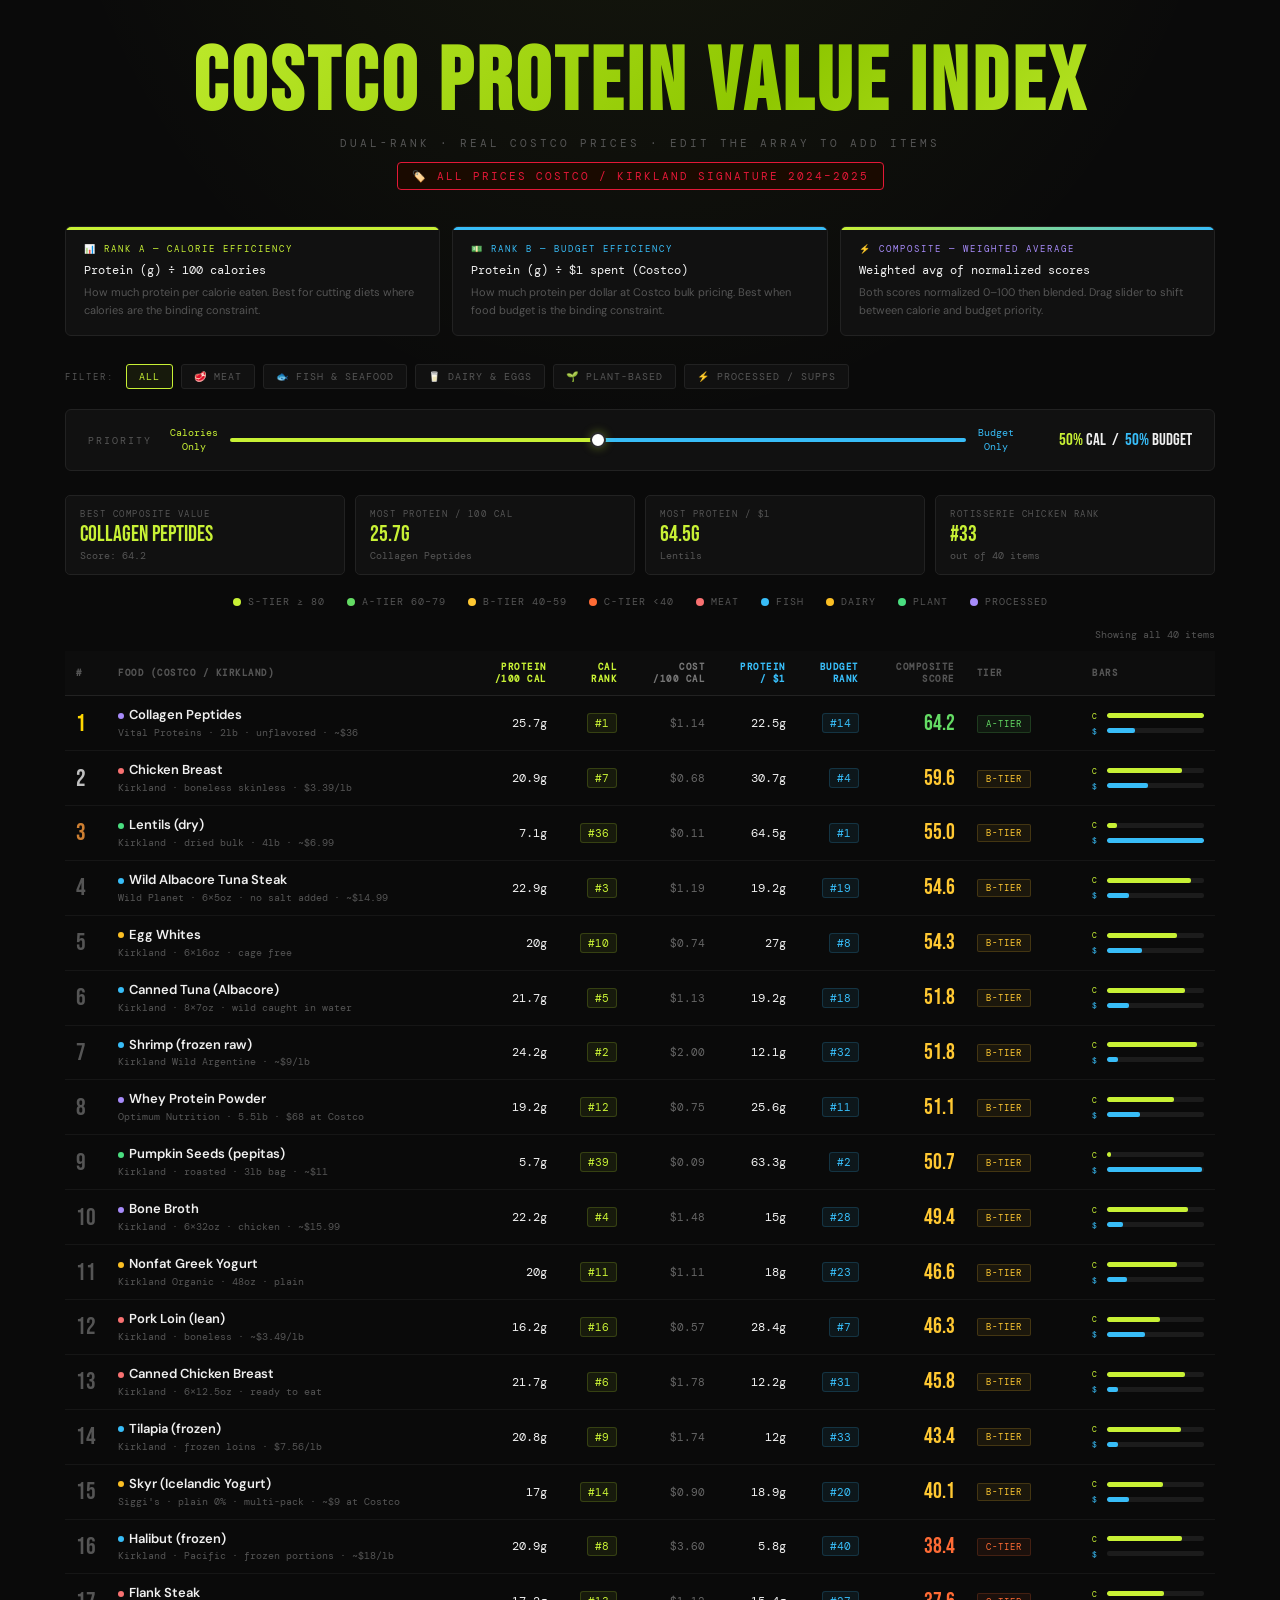
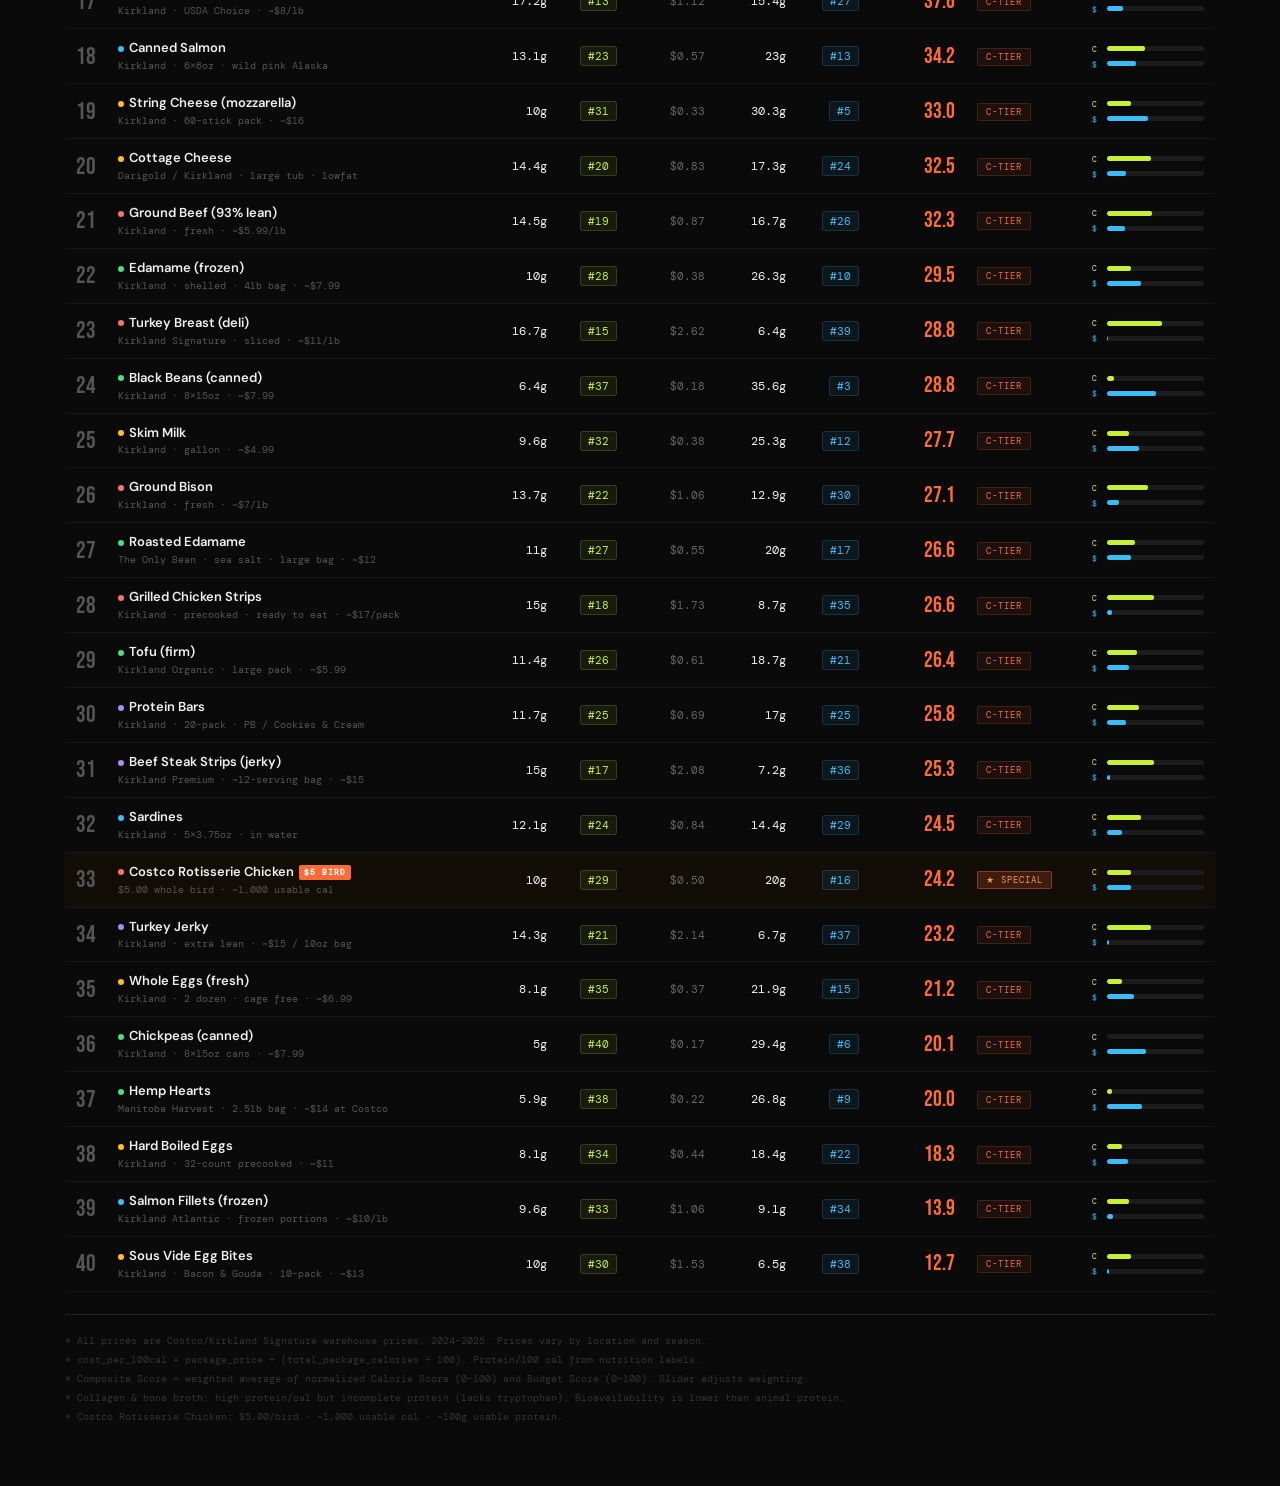
==== commit 165e16da: "Update print statement from 'Hello' to 'Goodbye'" ====
--- a/protein-value.html
+++ b/protein-value.html
@@ -3,92 +3,37 @@
 <head>
 <meta charset="UTF-8">
 <meta name="viewport" content="width=device-width, initial-scale=1.0">
-<title>Costco Protein Value Index — 40 Items</title>
+<title>Costco Protein Value Index</title>
 <link href="https://fonts.googleapis.com/css2?family=Bebas+Neue&family=DM+Mono:wght@400;500&family=DM+Sans:wght@400;600&display=swap" rel="stylesheet">
 <style>
   :root {
-    --bg: #0a0a0a;
-    --surface: #111;
-    --border: #222;
-    --accent: #c8f135;
-    --blue: #38bdf8;
-    --accent2: #ff6b35;
-    --text: #f0f0f0;
-    --muted: #555;
-    --gold: #ffd700;
+    --bg: #0a0a0a; --surface: #111; --border: #222;
+    --accent: #c8f135; --blue: #38bdf8; --accent2: #ff6b35;
+    --text: #f0f0f0; --muted: #555; --gold: #ffd700;
   }
-
-  * { margin: 0; padding: 0; box-sizing: border-box; }
-
-  body {
-    background: var(--bg);
-    color: var(--text);
-    font-family: 'DM Sans', sans-serif;
-    min-height: 100vh;
-    padding: 40px 20px 60px;
-    background-image: radial-gradient(ellipse 80% 40% at 50% -10%, rgba(200,241,53,0.07) 0%, transparent 60%);
-  }
-
-  header { text-align: center; margin-bottom: 36px; }
-
-  h1 {
-    font-family: 'Bebas Neue', cursive;
-    font-size: clamp(44px, 7vw, 88px);
-    letter-spacing: 4px;
-    line-height: 1;
-    background: linear-gradient(135deg, var(--accent) 0%, #8ec700 60%, var(--accent) 100%);
-    -webkit-background-clip: text;
-    -webkit-text-fill-color: transparent;
-    background-clip: text;
-  }
-
-  .subtitle {
-    font-family: 'DM Mono', monospace;
-    color: var(--muted);
-    font-size: 11px;
-    letter-spacing: 3px;
-    text-transform: uppercase;
-    margin-top: 8px;
-  }
-
-  .costco-badge {
-    display: inline-flex;
-    align-items: center;
-    gap: 8px;
-    background: #1a0a00;
-    border: 1px solid #e31837;
-    border-radius: 4px;
-    padding: 6px 14px;
-    font-family: 'DM Mono', monospace;
-    font-size: 11px;
-    color: #e31837;
-    letter-spacing: 2px;
-    text-transform: uppercase;
-    margin-top: 12px;
-  }
-
-  .method-grid {
-    display: grid;
-    grid-template-columns: 1fr 1fr 1fr;
-    gap: 12px;
-    max-width: 1150px;
-    margin: 0 auto 28px;
-  }
-  @media(max-width: 750px) { .method-grid { grid-template-columns: 1fr; } }
-
-  .method-card {
-    background: var(--surface);
-    border: 1px solid var(--border);
-    border-radius: 6px;
-    padding: 16px 18px;
-    position: relative;
-    overflow: hidden;
-  }
+  * { margin:0; padding:0; box-sizing:border-box; }
+  body { background:var(--bg); color:var(--text); font-family:'DM Sans',sans-serif; min-height:100vh; padding:40px 20px 60px; background-image:radial-gradient(ellipse 80% 40% at 50% -10%,rgba(200,241,53,.07) 0%,transparent 60%); }
+  header { text-align:center; margin-bottom:36px; }
+  h1 { font-family:'Bebas Neue',cursive; font-size:clamp(44px,7vw,88px); letter-spacing:4px; line-height:1; background:linear-gradient(135deg,var(--accent) 0%,#8ec700 60%,var(--accent) 100%); -webkit-background-clip:text; -webkit-text-fill-color:transparent; background-clip:text; }
+  .subtitle { font-family:'DM Mono',monospace; color:var(--muted); font-size:11px; letter-spacing:3px; text-transform:uppercase; margin-top:8px; }
+  .costco-badge { display:inline-flex; align-items:center; gap:8px; background:#1a0a00; border:1px solid #e31837; border-radius:4px; padding:6px 14px; font-family:'DM Mono',monospace; font-size:11px; color:#e31837; letter-spacing:2px; text-transform:uppercase; margin-top:12px; }
+
+  /* Add-item hint box */
+  .hint-box { max-width:1150px; margin:0 auto 28px; background:#0d0d0d; border:1px solid #1e1e1e; border-left:3px solid var(--accent); border-radius:5px; padding:16px 20px; }
+  .hint-title { font-family:'DM Mono',monospace; font-size:9px; letter-spacing:2px; text-transform:uppercase; color:var(--accent); margin-bottom:10px; }
+  .hint-code { font-family:'DM Mono',monospace; font-size:12px; color:#aaa; background:#060606; padding:10px 14px; border-radius:4px; line-height:1.8; overflow-x:auto; white-space:pre; }
+  .hint-code .field { color:var(--accent); }
+  .hint-code .comment { color:var(--muted); }
+  .hint-cats { margin-top:10px; display:flex; gap:10px; flex-wrap:wrap; }
+  .hint-cat { font-family:'DM Mono',monospace; font-size:10px; padding:2px 8px; border-radius:2px; }
+
+  .method-grid { display:grid; grid-template-columns:1fr 1fr 1fr; gap:12px; max-width:1150px; margin:0 auto 28px; }
+  @media(max-width:750px){.method-grid{grid-template-columns:1fr;}}
+  .method-card { background:var(--surface); border:1px solid var(--border); border-radius:6px; padding:16px 18px; position:relative; overflow:hidden; }
   .method-card::before { content:''; position:absolute; top:0; left:0; right:0; height:3px; }
-  .method-card.cal::before { background: var(--accent); }
-  .method-card.dollar::before { background: var(--blue); }
-  .method-card.composite::before { background: linear-gradient(90deg, var(--accent), var(--blue)); }
-
+  .method-card.cal::before { background:var(--accent); }
+  .method-card.dollar::before { background:var(--blue); }
+  .method-card.composite::before { background:linear-gradient(90deg,var(--accent),var(--blue)); }
   .method-label { font-family:'DM Mono',monospace; font-size:9px; letter-spacing:2px; text-transform:uppercase; margin-bottom:6px; }
   .method-card.cal .method-label { color:var(--accent); }
   .method-card.dollar .method-label { color:var(--blue); }
@@ -96,98 +41,48 @@
   .method-formula { font-family:'DM Mono',monospace; font-size:12px; color:var(--text); margin-bottom:5px; line-height:1.5; }
   .method-desc { font-size:11px; color:var(--muted); line-height:1.6; }
 
-  /* Category filter */
-  .filter-row {
-    max-width: 1150px;
-    margin: 0 auto 20px;
-    display: flex;
-    gap: 8px;
-    flex-wrap: wrap;
-    align-items: center;
-  }
+  .filter-row { max-width:1150px; margin:0 auto 20px; display:flex; gap:8px; flex-wrap:wrap; align-items:center; }
   .filter-label { font-family:'DM Mono',monospace; font-size:9px; text-transform:uppercase; letter-spacing:2px; color:var(--muted); margin-right:4px; }
-  .filter-btn {
-    font-family:'DM Mono',monospace; font-size:10px; text-transform:uppercase; letter-spacing:1px;
-    padding: 5px 12px; border-radius: 3px; border: 1px solid var(--border); background: var(--surface);
-    color: var(--muted); cursor: pointer; transition: all 0.15s;
-  }
-  .filter-btn:hover { border-color: #444; color: #aaa; }
-  .filter-btn.active { border-color: var(--accent); color: var(--accent); background: rgba(200,241,53,0.07); }
-
-  .weight-control {
-    max-width: 1150px;
-    margin: 0 auto 24px;
-    background: var(--surface);
-    border: 1px solid var(--border);
-    border-radius: 6px;
-    padding: 16px 22px;
-    display: flex;
-    align-items: center;
-    gap: 18px;
-    flex-wrap: wrap;
-  }
+  .filter-btn { font-family:'DM Mono',monospace; font-size:10px; text-transform:uppercase; letter-spacing:1px; padding:5px 12px; border-radius:3px; border:1px solid var(--border); background:var(--surface); color:var(--muted); cursor:pointer; transition:all .15s; }
+  .filter-btn:hover { border-color:#444; color:#aaa; }
+  .filter-btn.active { border-color:var(--accent); color:var(--accent); background:rgba(200,241,53,.07); }
+
+  .weight-control { max-width:1150px; margin:0 auto 24px; background:var(--surface); border:1px solid var(--border); border-radius:6px; padding:16px 22px; display:flex; align-items:center; gap:18px; flex-wrap:wrap; }
   .weight-label { font-family:'DM Mono',monospace; font-size:10px; text-transform:uppercase; letter-spacing:2px; color:var(--muted); white-space:nowrap; }
   .slider-wrap { flex:1; display:flex; align-items:center; gap:12px; min-width:220px; }
   .slider-end { font-family:'DM Mono',monospace; font-size:10px; white-space:nowrap; line-height:1.4; text-align:center; }
   .slider-end.cal { color:var(--accent); }
   .slider-end.dollar { color:var(--blue); }
-  input[type=range] {
-    flex:1; -webkit-appearance:none; height:4px; border-radius:2px; outline:none; cursor:pointer;
-    background: linear-gradient(90deg, var(--accent) var(--fill,50%), var(--blue) var(--fill,50%));
-  }
-  input[type=range]::-webkit-slider-thumb {
-    -webkit-appearance:none; width:16px; height:16px; border-radius:50%;
-    background:#fff; border:2px solid #2a2a2a; box-shadow:0 0 10px rgba(200,241,53,.35); cursor:pointer;
-  }
+  input[type=range] { flex:1; -webkit-appearance:none; height:4px; border-radius:2px; outline:none; cursor:pointer; background:linear-gradient(90deg,var(--accent) var(--fill,50%),var(--blue) var(--fill,50%)); }
+  input[type=range]::-webkit-slider-thumb { -webkit-appearance:none; width:16px; height:16px; border-radius:50%; background:#fff; border:2px solid #2a2a2a; box-shadow:0 0 10px rgba(200,241,53,.35); cursor:pointer; }
   .weight-display { font-family:'Bebas Neue',cursive; font-size:17px; white-space:nowrap; min-width:160px; text-align:right; }
 
-  .stats-row {
-    max-width: 1150px;
-    margin: 0 auto 20px;
-    display: grid;
-    grid-template-columns: repeat(4, 1fr);
-    gap: 10px;
-  }
-  @media(max-width:600px) { .stats-row { grid-template-columns: 1fr 1fr; } }
-
-  .stat-card {
-    background: var(--surface);
-    border: 1px solid var(--border);
-    border-radius: 5px;
-    padding: 12px 14px;
-  }
+  .stats-row { max-width:1150px; margin:0 auto 20px; display:grid; grid-template-columns:repeat(4,1fr); gap:10px; }
+  @media(max-width:600px){.stats-row{grid-template-columns:1fr 1fr;}}
+  .stat-card { background:var(--surface); border:1px solid var(--border); border-radius:5px; padding:12px 14px; }
   .stat-label { font-family:'DM Mono',monospace; font-size:9px; text-transform:uppercase; letter-spacing:1.5px; color:var(--muted); margin-bottom:4px; }
   .stat-value { font-family:'Bebas Neue',cursive; font-size:22px; color:var(--accent); line-height:1; }
   .stat-sub { font-family:'DM Mono',monospace; font-size:10px; color:var(--muted); margin-top:3px; }
 
-  .legend {
-    display:flex; justify-content:center; gap:22px; margin-bottom:20px; flex-wrap:wrap;
-  }
+  .legend { display:flex; justify-content:center; gap:22px; margin-bottom:20px; flex-wrap:wrap; }
   .legend-item { display:flex; align-items:center; gap:7px; font-family:'DM Mono',monospace; font-size:10px; color:var(--muted); text-transform:uppercase; letter-spacing:1px; }
   .legend-dot { width:8px; height:8px; border-radius:50%; }
 
+  .count-line { max-width:1150px; margin:0 auto 10px; font-family:'DM Mono',monospace; font-size:10px; color:var(--muted); text-align:right; }
+
   .table-wrapper { max-width:1150px; margin:0 auto; overflow-x:auto; }
-
   table { width:100%; border-collapse:collapse; }
-
-  thead th {
-    font-family:'DM Mono',monospace; font-size:9px; text-transform:uppercase; letter-spacing:1.5px;
-    color:var(--muted); padding:10px 11px; text-align:left; border-bottom:1px solid var(--border); white-space:nowrap;
-    position: sticky; top: 0; background: #0d0d0d; z-index: 10;
-  }
+  thead th { font-family:'DM Mono',monospace; font-size:9px; text-transform:uppercase; letter-spacing:1.5px; color:var(--muted); padding:10px 11px; text-align:left; border-bottom:1px solid var(--border); white-space:nowrap; position:sticky; top:0; background:#0d0d0d; z-index:10; }
   thead th.num { text-align:right; }
-  thead th.price-col { color: #777 !important; }
 
   .cat-dot { display:inline-block; width:6px; height:6px; border-radius:50%; margin-right:5px; vertical-align:middle; }
 
   tbody tr { border-bottom:1px solid #161616; transition:background .12s; animation:fadeIn .3s ease both; }
   tbody tr:hover { background:#141414; }
-  tbody tr.hidden { display: none; }
-
+  tbody tr.hidden { display:none; }
   @keyframes fadeIn { from{opacity:0;transform:translateY(4px)} to{opacity:1;transform:translateY(0)} }
 
   td { padding:11px 11px; font-size:13px; vertical-align:middle; }
-
   td.rank-cell { font-family:'Bebas Neue',cursive; font-size:24px; color:var(--muted); width:42px; padding-right:4px; }
   tr.top1 td.rank-cell { color:var(--gold); }
   tr.top2 td.rank-cell { color:#c0c0c0; }
@@ -195,13 +90,8 @@
 
   .food-name { font-weight:600; font-size:13px; line-height:1.3; }
   .food-sub { font-size:10px; color:var(--muted); margin-top:2px; font-family:'DM Mono',monospace; }
-
-  .tag {
-    display:inline-block; font-family:'DM Mono',monospace;
-    font-size:8px; letter-spacing:1px; text-transform:uppercase; padding:2px 5px; border-radius:2px; margin-left:5px; vertical-align:middle;
-  }
+  .tag { display:inline-block; font-family:'DM Mono',monospace; font-size:8px; letter-spacing:1px; text-transform:uppercase; padding:2px 5px; border-radius:2px; margin-left:5px; vertical-align:middle; }
   .tag-special { background:var(--accent2); color:#fff; }
-  .tag-new { background: rgba(168,139,250,0.25); color:#a78bfa; border:1px solid rgba(168,139,250,0.3); }
 
   td.num { text-align:right; font-family:'DM Mono',monospace; font-size:12px; }
   td.price-td { text-align:right; font-family:'DM Mono',monospace; font-size:11px; color:#666; }
@@ -228,32 +118,62 @@
   .mini-fill-c { height:100%; background:var(--accent); border-radius:2px; }
   .mini-fill-d { height:100%; background:var(--blue); border-radius:2px; }
 
-  .count-line {
-    max-width:1150px; margin:0 auto 10px;
-    font-family:'DM Mono',monospace; font-size:10px; color:var(--muted);
-    text-align: right;
-  }
-
-  .footnote {
-    max-width:1150px; margin:22px auto 0; font-family:'DM Mono',monospace;
-    font-size:10px; color:#333; line-height:1.9; border-top:1px solid var(--border); padding-top:16px;
-  }
-
-  /* Category colors */
-  .cat-meat { --cat: #f87171; }
-  .cat-fish { --cat: #38bdf8; }
-  .cat-dairy { --cat: #fbbf24; }
-  .cat-plant { --cat: #4ade80; }
-  .cat-processed { --cat: #a78bfa; }
+  .footnote { max-width:1150px; margin:22px auto 0; font-family:'DM Mono',monospace; font-size:10px; color:#333; line-height:1.9; border-top:1px solid var(--border); padding-top:16px; }
 </style>
 </head>
 <body>
 
 <header>
   <h1>Costco Protein Value Index</h1>
-  <p class="subtitle">40 Items · Dual-Rank System · Real Costco Prices · Live Weighting</p>
-  <div class="costco-badge">🏷️ All prices Costco / Kirkland Signature 2024–2025 · 20 new items added</div>
+  <p class="subtitle">Dual-Rank · Real Costco Prices · Edit the array to add items</p>
+  <div class="costco-badge">🏷️ All prices Costco / Kirkland Signature 2024–2025</div>
 </header>
+
+<!-- =====================================================================
+     HOW TO ADD A NEW FOOD ITEM
+     =====================================================================
+     Find the FOODS array below and add a new line in this format:
+
+       ["Name", "Sub description", protein_per_100cal, cost_per_100cal, "category", isSpecial],
+
+     Fields:
+       name            → Display name  e.g. "Canned Chicken"
+       sub             → Short note    e.g. "Kirkland · 6×12.5oz · ready to eat"
+       protein_per_100cal → Grams of protein per 100 calories  e.g. 21.7
+       cost_per_100cal → Dollars per 100 calories  e.g. 0.57
+       category        → One of: "meat" | "fish" | "dairy" | "plant" | "processed"
+       isSpecial       → true for the $5 Costco rotisserie chicken, false for everything else
+
+     HOW TO CALCULATE cost_per_100cal:
+       1. Find total calories in the package
+       2. cost_per_100cal = package_price / (total_calories / 100)
+       Example: $18.99 package with 1680 total calories → 18.99 / (1680/100) = 18.99 / 16.8 = $1.13
+
+     HOW TO FIND protein_per_100cal:
+       Check the nutrition label. If it shows 23g protein per 200 cal serving → 23/200*100 = 11.5
+       Or just Google "[food name] protein per 100 calories"
+
+     Everything else (ranks, scores, tiers, bars, stats) is computed automatically.
+====================================================================== -->
+<!-- =====================================================================
+     HOW TO ADD A NEW FOOD ITEM
+     =====================================================================
+<div class="hint-box">
+  <div class="hint-title">✏️ How to add a new item — edit the FOODS array in the &lt;script&gt; tag</div>
+  <div class="hint-code"><span class="comment">// Add one line anywhere in the FOODS array:</span>
+[<span class="field">"Food Name"</span>, <span class="field">"Kirkland · package details · price ref"</span>, <span class="field">protein_per_100cal</span>, <span class="field">cost_per_100cal</span>, <span class="field">"category"</span>, <span class="field">false</span>],
+<span class="comment">// cost_per_100cal = package_price ÷ (total_package_calories ÷ 100)
+  // protein_per_100cal = nutrition label grams of protein ÷ serving calories × 100
+  // category options below — everything else computes automatically</span></div>
+  <div class="hint-cats">
+    <span class="hint-cat" style="background:rgba(248,113,113,.12);color:#f87171;border:1px solid rgba(248,113,113,.25)">"meat"</span>
+    <span class="hint-cat" style="background:rgba(56,189,248,.1);color:#38bdf8;border:1px solid rgba(56,189,248,.22)">"fish"</span>
+    <span class="hint-cat" style="background:rgba(251,191,36,.1);color:#fbbf24;border:1px solid rgba(251,191,36,.22)">"dairy"</span>
+    <span class="hint-cat" style="background:rgba(74,222,128,.1);color:#4ade80;border:1px solid rgba(74,222,128,.22)">"plant"</span>
+    <span class="hint-cat" style="background:rgba(167,139,250,.1);color:#a78bfa;border:1px solid rgba(167,139,250,.22)">"processed"</span>
+  </div>
+</div>
+====================================================================== -->
 
 <div class="method-grid">
   <div class="method-card cal">
@@ -275,12 +195,12 @@
 
 <div class="filter-row">
   <span class="filter-label">Filter:</span>
-  <button class="filter-btn active" data-cat="all">All 40</button>
+  <button class="filter-btn active" data-cat="all">All</button>
   <button class="filter-btn" data-cat="meat">🥩 Meat</button>
   <button class="filter-btn" data-cat="fish">🐟 Fish & Seafood</button>
   <button class="filter-btn" data-cat="dairy">🥛 Dairy & Eggs</button>
   <button class="filter-btn" data-cat="plant">🌱 Plant-Based</button>
-  <button class="filter-btn" data-cat="processed">⚡ Processed / Supplements</button>
+  <button class="filter-btn" data-cat="processed">⚡ Processed / Supps</button>
 </div>
 
 <div class="weight-control">
@@ -295,9 +215,9 @@
   </div>
 </div>
 
-<div class="stats-row" id="statsRow">
+<div class="stats-row">
   <div class="stat-card">
-    <div class="stat-label">Best Value (Composite)</div>
+    <div class="stat-label">Best Composite Value</div>
     <div class="stat-value" id="statBest">—</div>
     <div class="stat-sub" id="statBestSub">—</div>
   </div>
@@ -312,9 +232,9 @@
     <div class="stat-sub" id="statDolSub">—</div>
   </div>
   <div class="stat-card">
-    <div class="stat-label">Costco Rotisserie Rank</div>
+    <div class="stat-label">Rotisserie Chicken Rank</div>
     <div class="stat-value" id="statCostco">—</div>
-    <div class="stat-sub">out of 40 items</div>
+    <div class="stat-sub" id="statCostcoSub">out of <span id="totalCount">—</span> items</div>
   </div>
 </div>
 
@@ -324,13 +244,13 @@
   <div class="legend-item"><div class="legend-dot" style="background:#ffc832"></div>B-Tier 40–59</div>
   <div class="legend-item"><div class="legend-dot" style="background:var(--accent2)"></div>C-Tier &lt;40</div>
   <div class="legend-item"><div class="legend-dot" style="background:#f87171"></div>Meat</div>
-  <div class="legend-item"><div class="legend-dot" style="background:#38bdf8"></div>Fish & Seafood</div>
-  <div class="legend-item"><div class="legend-dot" style="background:#fbbf24"></div>Dairy & Eggs</div>
-  <div class="legend-item"><div class="legend-dot" style="background:#4ade80"></div>Plant-Based</div>
-  <div class="legend-item"><div class="legend-dot" style="background:#a78bfa"></div>Processed / Supps</div>
-</div>
-
-<div class="count-line" id="countLine">Showing 40 of 40 items</div>
+  <div class="legend-item"><div class="legend-dot" style="background:#38bdf8"></div>Fish</div>
+  <div class="legend-item"><div class="legend-dot" style="background:#fbbf24"></div>Dairy</div>
+  <div class="legend-item"><div class="legend-dot" style="background:#4ade80"></div>Plant</div>
+  <div class="legend-item"><div class="legend-dot" style="background:#a78bfa"></div>Processed</div>
+</div>
+
+<div class="count-line" id="countLine"></div>
 
 <div class="table-wrapper">
   <table>
@@ -340,7 +260,7 @@
         <th>Food (Costco / Kirkland)</th>
         <th class="num" style="color:var(--accent)">Protein<br>/100 cal</th>
         <th class="num" style="color:var(--accent)">Cal<br>Rank</th>
-        <th class="num price-col">Cost<br>/100 cal</th>
+        <th class="num" style="color:#777">Cost<br>/100 cal</th>
         <th class="num" style="color:var(--blue)">Protein<br>/ $1</th>
         <th class="num" style="color:var(--blue)">Budget<br>Rank</th>
         <th class="num">Composite<br>Score</th>
@@ -354,128 +274,107 @@
 
 <div class="footnote">
   * All prices are Costco/Kirkland Signature warehouse prices, 2024–2025. Prices vary by location and season.<br>
-  * ★ NEW items added in this version are marked with a purple NEW tag.<br>
-  * Protein/100 cal = grams of protein you get from 100 calories of that food (calorie efficiency).<br>
-  * Protein/$1 = grams of protein per dollar spent at Costco (budget efficiency).<br>
-  * Composite Score = weighted average of normalized Cal Score (0–100) and Budget Score (0–100). Drag slider to adjust.<br>
-  * Collagen peptides: protein quality note — collagen is not a complete protein (lacks tryptophan). High protein/cal ratio but lower bioavailability.<br>
-  * Bone broth: protein/cal ratio is very high due to very low calorie density; collagen-type protein applies here too.<br>
-  * Costco Rotisserie Chicken: $5.00/bird · ~1,000 usable cal · ~100g usable protein → 10g/100cal · 20g/$1.
+  * cost_per_100cal = package_price ÷ (total_package_calories ÷ 100). Protein/100 cal from nutrition labels.<br>
+  * Composite Score = weighted average of normalized Calorie Score (0–100) and Budget Score (0–100). Slider adjusts weighting.<br>
+  * Collagen &amp; bone broth: high protein/cal but incomplete protein (lacks tryptophan). Bioavailability is lower than animal protein.<br>
+  * Costco Rotisserie Chicken: $5.00/bird · ~1,000 usable cal · ~100g usable protein.
 </div>
 
 <script>
-// [name, sub, protein_per_100cal, cost_per_100cal, category, special, isNew]
-// categories: meat, fish, dairy, plant, processed
-const raw = [
-  // ── ORIGINAL 20 ──
-  ["Egg Whites",              "Kirkland · 6×16oz · cage free",                   20.0, 0.74, "dairy",     false, false],
-  ["Canned Tuna (Albacore)", "Kirkland 8×7oz · wild caught in water",            21.7, 1.13, "fish",      false, false],
-  ["Chicken Breast",          "Kirkland · boneless skinless · $3.39/lb",          20.9, 0.68, "meat",      false, false],
-  ["Tilapia (frozen)",        "Kirkland · frozen loins · $7.56/lb",               20.8, 1.74, "fish",      false, false],
-  ["Shrimp (frozen raw)",     "Kirkland Wild Argentine · ~$9/lb",                 24.2, 2.00, "fish",      false, false],
-  ["Canned Salmon",           "Kirkland · 6×6oz · wild pink Alaska",              13.1, 0.57, "fish",      false, false],
-  ["Nonfat Greek Yogurt",     "Kirkland Organic · 48oz · plain",                  20.0, 1.11, "dairy",     false, false],
-  ["Cottage Cheese",          "Darigold / Kirkland · large tub · lowfat",         14.4, 0.83, "dairy",     false, false],
-  ["Sardines",                "Kirkland · 5×3.75oz · in water",                   12.1, 0.84, "fish",      false, false],
-  ["Turkey Breast (deli)",    "Kirkland Signature · sliced · ~$11/lb",            16.7, 2.62, "meat",      false, false],
-  ["Pork Loin (lean)",        "Kirkland · boneless · ~$3.49/lb",                  16.2, 0.57, "meat",      false, false],
-  ["Ground Beef (93% lean)",  "Kirkland · fresh · ~$5.99/lb",                     14.5, 0.87, "meat",      false, false],
-  ["Whey Protein Powder",     "Optimum Nutrition · 5.5lb · $68 at Costco",        19.2, 0.75, "processed", false, false],
-  ["Hard Boiled Eggs",        "Kirkland · 32-count precooked · ~$11",              8.1, 0.44, "dairy",     false, false],
-  ["Lentils (dry)",           "Kirkland · dried bulk · 4lb · ~$6.99",              7.1, 0.11, "plant",     false, false],
-  ["Edamame (frozen)",        "Kirkland · shelled · 4lb bag · ~$7.99",            10.0, 0.38, "plant",     false, false],
-  ["Tofu (firm)",             "Kirkland Organic · large pack · ~$5.99",           11.4, 0.61, "plant",     false, false],
-  ["Black Beans (canned)",    "Kirkland · 8×15oz · ~$7.99",                        6.4, 0.18, "plant",     false, false],
-  ["Skim Milk",               "Kirkland · gallon · ~$4.99",                         9.6, 0.38, "dairy",     false, false],
-  ["Costco Rotisserie Chicken","★ $5.00 whole bird · ~1,000 usable cal",          10.0, 0.50, "meat",      true,  false],
-
-  // ── NEW 20 ──
-  // Beef jerky steak strips: 9g/oz, 60cal/oz → 15g/100cal. $15/12oz pack → $0.021/g. Cost/100cal: 15/12oz=$1.25/oz of 60cal → $2.08/100cal
-  ["Beef Steak Strips (jerky)","Kirkland Premium · 12-serving bag · ~$15",        15.0, 2.08, "processed", false, true],
-
-  // Kirkland protein bars: $24.99/20 bars, 180cal, 21g protein → 11.7g/100cal. 20 bars × 180cal = 3600cal. Cost/100cal = 24.99/36 = $0.69
-  ["Protein Bars",            "Kirkland · 20-pack · Peanut Butter/Cookies & Cream", 11.7, 0.69, "processed", false, true],
-
-  // Sous vide egg bites: $13 / 5 servings (10 bites), 17g protein, 170cal per serving → 10g/100cal. 5×170=850cal. Cost/100cal = 13/8.5 = $1.53
-  ["Sous Vide Egg Bites",     "Kirkland · Bacon & Gouda · 10-pack · $13-15",      10.0, 1.53, "dairy",     false, true],
-
-  // Canned chicken breast: $16 for 6×12.5oz. Per 56g = 60cal, 13g → 21.7g/100cal. 6 cans × ~150cal = 900cal. Cost/100cal = 16/9 = $1.78
-  ["Canned Chicken Breast",   "Kirkland · 6×12.5oz · ready to eat",               21.7, 1.78, "meat",      false, true],
-
-  // Ground bison: ~$7/lb. Per 100g = 146cal, 20g protein → 13.7g/100cal. 1lb = 454g = 663cal. Cost/100cal = 7/6.63 = $1.06
-  ["Ground Bison",            "Kirkland · fresh · ~$7/lb",                         13.7, 1.06, "meat",      false, true],
-
-  // Hemp hearts: $14 for 2.5lb bag. Per 30g = 170cal, 10g protein → 5.9g/100cal. 2.5lb=1134g, 1134/30 servings × 170cal = 6426cal. Cost/100cal = 14/64.3 = $0.22
-  ["Hemp Hearts",             "Manitoba Harvest · 2.5lb bag · ~$14 at Costco",     5.9, 0.22, "plant",     false, true],
-
-  // Pumpkin seeds pepitas: $11 for 3lb. Per oz (28g) = 158cal, 9g protein → 5.7g/100cal. 3lb=1361g = 77oz. Total cal = 77×158=12166cal. Cost/100cal = 11/121.7 = $0.09
-  ["Pumpkin Seeds (pepitas)", "Kirkland · roasted · 3lb bag · ~$11",               5.7, 0.09, "plant",     false, true],
-
-  // Chickpeas canned: $7.99 / 8-pack 15oz cans. Per 1/2 cup (130g) = 120cal, 6g → 5g/100cal. 8 cans ≈ 4800cal. Cost/100cal = 7.99/48 = $0.17
-  ["Chickpeas (canned)",      "Kirkland · 8×15oz cans · ~$7.99",                   5.0, 0.17, "plant",     false, true],
-
-  // Wild Planet albacore tuna steak (at Costco): $14.99 for 6×5oz. Per 2oz drained = 70cal, 16g → 22.9g/100cal. 6×5oz=30oz. ~210cal/can×6=1260cal. Cost/100cal = 14.99/12.6 = $1.19
-  ["Wild Albacore Tuna Steak","Wild Planet · 6×5oz · no salt added · ~$14.99",    22.9, 1.19, "fish",      false, true],
-
-  // Kirkland Atlantic salmon frozen fillets: ~$10/lb. Per 100g = 208cal, 20g → 9.6g/100cal. 1lb = 454g = 944cal. Cost/100cal = 10/9.44 = $1.06
-  ["Salmon Fillets (frozen)", "Kirkland Atlantic · frozen portions · ~$10/lb",     9.6, 1.06, "fish",      false, true],
-
-  // Turkey jerky: ~$15 / 10oz bag. Per oz = 70cal, 10g protein → 14.3g/100cal. 10oz = 700cal. Cost/100cal = 15/7 = $2.14
-  ["Turkey Jerky",            "Kirkland · extra lean · ~$15 / 10oz bag",           14.3, 2.14, "processed", false, true],
-
-  // Whole fresh eggs: $6.99 / 2 dozen = 24 eggs. Per egg = 78cal, 6.3g → 8.1g/100cal. 24×78=1872cal. Cost/100cal = 6.99/18.72 = $0.37
-  ["Whole Eggs (fresh)",      "Kirkland · 2 dozen · cage free · ~$6.99",            8.1, 0.37, "dairy",     false, true],
-
-  // Collagen peptides Vital Proteins: $36 for 2lb at Costco. Per scoop (10g) = 35cal, 9g protein → 25.7g/100cal. 2lb=908g, 90 scoops × 35cal = 3150cal. Cost/100cal = 36/31.5 = $1.14
-  ["Collagen Peptides",       "Vital Proteins · 2lb · unflavored · ~$36",          25.7, 1.14, "processed", false, true],
-
-  // Roasted edamame: ~$12 for large bag. Per 1oz (28g) = 100cal, 11g → 11g/100cal. Large bag ~22oz = 2200cal. Cost/100cal = 12/22 = $0.55
-  ["Roasted Edamame",         "The Only Bean · sea salt · large bag · ~$12",       11.0, 0.55, "plant",     false, true],
-
-  // Flank steak: ~$8/lb at Costco. Per 100g = 157cal, 27g → 17.2g/100cal. 1lb = 454g = 713cal. Cost/100cal = 8/7.13 = $1.12
-  ["Flank Steak",             "Kirkland · USDA Choice · ~$8/lb",                   17.2, 1.12, "meat",      false, true],
-
-  // Halibut frozen: ~$18/lb. Per 100g = 110cal, 23g → 20.9g/100cal. 1lb=454g=500cal. Cost/100cal = 18/5 = $3.60
-  ["Halibut (frozen)",        "Kirkland · Pacific · frozen portions · ~$18/lb",    20.9, 3.60, "fish",      false, true],
-
-  // Mozzarella string cheese: Kirkland 60-count ~$16. Per stick = 80cal, 8g → 10g/100cal. 60×80=4800cal. Cost/100cal = 16/48 = $0.33
-  ["String Cheese (mozzarella)","Kirkland · 60-stick pack · ~$16",                10.0, 0.33, "dairy",     false, true],
-
-  // Bone broth: Kirkland 6×32oz $15.99. Per cup (240mL) = 45cal, 10g protein → 22.2g/100cal. 6×32oz=192oz=24 cups × 45cal = 1080cal. Cost/100cal = 15.99/10.8 = $1.48
-  ["Bone Broth",              "Kirkland · 6×32oz · chicken · ~$15.99",             22.2, 1.48, "processed", false, true],
-
-  // Kirkland precooked chicken strips (grilled): $17 / pack ~7 servings, 140cal, 21g → 15g/100cal. 7×140=980cal. Cost/100cal = 17/9.8 = $1.73
-  ["Grilled Chicken Strips",  "Kirkland · precooked · ready to eat · ~$17/pack",   15.0, 1.73, "meat",      false, true],
-
-  // Skyr / Siggi's icelandic yogurt: ~$9 for large multi-pack at Costco. Per 2/3 cup (150g) = 100cal, 17g → 17g/100cal. ~10 servings × 100cal = 1000cal. Cost/100cal = 9/10 = $0.90
-  ["Skyr (Icelandic Yogurt)", "Siggi's · plain 0% · multi-pack · ~$9 at Costco",  17.0, 0.90, "dairy",     false, true],
+// =============================================================
+//  FOODS ARRAY — edit this to add or remove items
+//
+//  Format: ["Name", "Sub", protein_per_100cal, cost_per_100cal, "category", isSpecial]
+//
+//  isSpecial: only true for the $5 Costco rotisserie chicken
+// =============================================================
+const FOODS = [
+  ["Egg Whites",               "Kirkland · 6×16oz · cage free",                    20.0, 0.74, "dairy",     false],
+  ["Canned Tuna (Albacore)",   "Kirkland · 8×7oz · wild caught in water",           21.7, 1.13, "fish",      false],
+  ["Chicken Breast",           "Kirkland · boneless skinless · $3.39/lb",           20.9, 0.68, "meat",      false],
+  ["Tilapia (frozen)",         "Kirkland · frozen loins · $7.56/lb",                20.8, 1.74, "fish",      false],
+  ["Shrimp (frozen raw)",      "Kirkland Wild Argentine · ~$9/lb",                  24.2, 2.00, "fish",      false],
+  ["Canned Salmon",            "Kirkland · 6×6oz · wild pink Alaska",               13.1, 0.57, "fish",      false],
+  ["Nonfat Greek Yogurt",      "Kirkland Organic · 48oz · plain",                   20.0, 1.11, "dairy",     false],
+  ["Cottage Cheese",           "Darigold / Kirkland · large tub · lowfat",          14.4, 0.83, "dairy",     false],
+  ["Sardines",                 "Kirkland · 5×3.75oz · in water",                    12.1, 0.84, "fish",      false],
+  ["Turkey Breast (deli)",     "Kirkland Signature · sliced · ~$11/lb",             16.7, 2.62, "meat",      false],
+  ["Pork Loin (lean)",         "Kirkland · boneless · ~$3.49/lb",                   16.2, 0.57, "meat",      false],
+  ["Ground Beef (93% lean)",   "Kirkland · fresh · ~$5.99/lb",                      14.5, 0.87, "meat",      false],
+  ["Whey Protein Powder",      "Optimum Nutrition · 5.5lb · $68 at Costco",         19.2, 0.75, "processed", false],
+  ["Hard Boiled Eggs",         "Kirkland · 32-count precooked · ~$11",               8.1, 0.44, "dairy",     false],
+  ["Lentils (dry)",            "Kirkland · dried bulk · 4lb · ~$6.99",               7.1, 0.11, "plant",     false],
+  ["Edamame (frozen)",         "Kirkland · shelled · 4lb bag · ~$7.99",             10.0, 0.38, "plant",     false],
+  ["Tofu (firm)",              "Kirkland Organic · large pack · ~$5.99",            11.4, 0.61, "plant",     false],
+  ["Black Beans (canned)",     "Kirkland · 8×15oz · ~$7.99",                         6.4, 0.18, "plant",     false],
+  ["Skim Milk",                "Kirkland · gallon · ~$4.99",                          9.6, 0.38, "dairy",     false],
+  ["Costco Rotisserie Chicken","$5.00 whole bird · ~1,000 usable cal",              10.0, 0.50, "meat",      true ],
+  ["Beef Steak Strips (jerky)","Kirkland Premium · ~12-serving bag · ~$15",         15.0, 2.08, "processed", false],
+  ["Protein Bars",             "Kirkland · 20-pack · PB / Cookies & Cream",         11.7, 0.69, "processed", false],
+  ["Sous Vide Egg Bites",      "Kirkland · Bacon & Gouda · 10-pack · ~$13",         10.0, 1.53, "dairy",     false],
+  ["Canned Chicken Breast",    "Kirkland · 6×12.5oz · ready to eat",                21.7, 1.78, "meat",      false],
+  ["Ground Bison",             "Kirkland · fresh · ~$7/lb",                          13.7, 1.06, "meat",      false],
+  ["Hemp Hearts",              "Manitoba Harvest · 2.5lb bag · ~$14 at Costco",      5.9, 0.22, "plant",     false],
+  ["Pumpkin Seeds (pepitas)",  "Kirkland · roasted · 3lb bag · ~$11",                5.7, 0.09, "plant",     false],
+  ["Chickpeas (canned)",       "Kirkland · 8×15oz cans · ~$7.99",                    5.0, 0.17, "plant",     false],
+  ["Wild Albacore Tuna Steak", "Wild Planet · 6×5oz · no salt added · ~$14.99",     22.9, 1.19, "fish",      false],
+  ["Salmon Fillets (frozen)",  "Kirkland Atlantic · frozen portions · ~$10/lb",      9.6, 1.06, "fish",      false],
+  ["Turkey Jerky",             "Kirkland · extra lean · ~$15 / 10oz bag",            14.3, 2.14, "processed", false],
+  ["Whole Eggs (fresh)",       "Kirkland · 2 dozen · cage free · ~$6.99",             8.1, 0.37, "dairy",     false],
+  ["Collagen Peptides",        "Vital Proteins · 2lb · unflavored · ~$36",           25.7, 1.14, "processed", false],
+  ["Roasted Edamame",          "The Only Bean · sea salt · large bag · ~$12",        11.0, 0.55, "plant",     false],
+  ["Flank Steak",              "Kirkland · USDA Choice · ~$8/lb",                    17.2, 1.12, "meat",      false],
+  ["Halibut (frozen)",         "Kirkland · Pacific · frozen portions · ~$18/lb",     20.9, 3.60, "fish",      false],
+  ["String Cheese (mozzarella)","Kirkland · 60-stick pack · ~$16",                  10.0, 0.33, "dairy",     false],
+  ["Bone Broth",               "Kirkland · 6×32oz · chicken · ~$15.99",              22.2, 1.48, "processed", false],
+  ["Grilled Chicken Strips",   "Kirkland · precooked · ready to eat · ~$17/pack",    15.0, 1.73, "meat",      false],
+  ["Skyr (Icelandic Yogurt)",  "Siggi's · plain 0% · multi-pack · ~$9 at Costco",   17.0, 0.90, "dairy",     false],
 ];
-
-const catColors = { meat:'#f87171', fish:'#38bdf8', dairy:'#fbbf24', plant:'#4ade80', processed:'#a78bfa' };
-
-let data = raw.map(r => ({
-  name: r[0], sub: r[1],
-  protein: r[2], cost: r[3],
-  cat: r[4], special: r[5], isNew: r[6],
-  ppd: +(r[2] / r[3]).toFixed(1),
-}));
-
-// Assign ranks across ALL 40 items
-[...data].sort((a,b) => b.protein - a.protein).forEach((d,i) => d.calRank = i+1);
-[...data].sort((a,b) => b.ppd - a.ppd).forEach((d,i) => d.dollarRank = i+1);
-
-// Normalize to 0–100
-const calMax = Math.max(...data.map(d=>d.protein)), calMin = Math.min(...data.map(d=>d.protein));
-const dolMax = Math.max(...data.map(d=>d.ppd)), dolMin = Math.min(...data.map(d=>d.ppd));
-data.forEach(d => {
-  d.calScore = +((d.protein - calMin)/(calMax - calMin)*100).toFixed(1);
-  d.dolScore = +((d.ppd - dolMin)/(dolMax - dolMin)*100).toFixed(1);
-});
-
+// =============================================================
+//  END OF FOODS ARRAY — do not edit below this line
+// =============================================================
+
+const CAT_COLORS = { meat:'#f87171', fish:'#38bdf8', dairy:'#fbbf24', plant:'#4ade80', processed:'#a78bfa' };
+
+// Derive all computed fields from the raw array
+function buildData(raw) {
+  const data = raw.map(r => ({
+    name:    r[0],
+    sub:     r[1],
+    protein: r[2],             // g protein per 100 cal (provided)
+    cost:    r[3],             // $ per 100 cal (provided)
+    cat:     r[4],
+    special: r[5],
+    ppd:     +(r[2] / r[3]).toFixed(1),  // COMPUTED: g protein per $1
+  }));
+
+  // COMPUTED: calorie rank (1 = highest protein/100cal)
+  [...data].sort((a,b) => b.protein - a.protein).forEach((d,i) => d.calRank = i + 1);
+
+  // COMPUTED: budget rank (1 = highest protein/$)
+  [...data].sort((a,b) => b.ppd - a.ppd).forEach((d,i) => d.dollarRank = i + 1);
+
+  // COMPUTED: normalized scores 0–100
+  const calMax = Math.max(...data.map(d=>d.protein)), calMin = Math.min(...data.map(d=>d.protein));
+  const dolMax = Math.max(...data.map(d=>d.ppd)),    dolMin = Math.min(...data.map(d=>d.ppd));
+  data.forEach(d => {
+    d.calScore = +((d.protein - calMin) / (calMax - calMin) * 100).toFixed(1);
+    d.dolScore = +((d.ppd    - dolMin) / (dolMax - dolMin) * 100).toFixed(1);
+  });
+
+  return data;
+}
+
+const data = buildData(FOODS);
 let budgetWeight = 0.5;
 let activeFilter = 'all';
 
-function composite(d) { return +((1-budgetWeight)*d.calScore + budgetWeight*d.dolScore).toFixed(1); }
+// COMPUTED: composite score (recalculated on every slider move)
+function addComposite(data, w) {
+  data.forEach(d => {
+    d.comp = +((1 - w) * d.calScore + w * d.dolScore).toFixed(1);
+  });
+}
 
 function tierOf(s) {
   if (s >= 80) return ['S-Tier','tier-s'];
@@ -484,61 +383,35 @@
   return ['C-Tier','tier-c'];
 }
 
-function updateStats(sorted) {
-  const visible = sorted.filter(d => activeFilter === 'all' || d.cat === activeFilter);
-  if (!visible.length) return;
-  const best = visible[0];
-  document.getElementById('statBest').textContent = best.name.split(' ').slice(0,2).join(' ');
-  document.getElementById('statBestSub').textContent = `Score: ${best.comp.toFixed(1)}`;
-
-  const calBest = [...visible].sort((a,b) => b.protein - a.protein)[0];
-  document.getElementById('statCal').textContent = calBest.protein + 'g';
-  document.getElementById('statCalSub').textContent = calBest.name.split(' ').slice(0,2).join(' ');
-
-  const dolBest = [...visible].sort((a,b) => b.ppd - a.ppd)[0];
-  document.getElementById('statDol').textContent = dolBest.ppd + 'g';
-  document.getElementById('statDolSub').textContent = dolBest.name.split(' ').slice(0,2).join(' ');
-
-  const costcoRank = sorted.findIndex(d => d.special) + 1;
-  document.getElementById('statCostco').textContent = '#' + costcoRank;
-}
-
 function render() {
-  data.forEach(d => d.comp = composite(d));
+  addComposite(data, budgetWeight);
   const sorted = [...data].sort((a,b) => b.comp - a.comp);
-
-  const tbody = document.getElementById('tbody');
+  const tbody  = document.getElementById('tbody');
   tbody.innerHTML = '';
 
   let displayRank = 0;
   let visibleCount = 0;
 
-  sorted.forEach((row, globalIdx) => {
+  sorted.forEach((row, i) => {
     const show = activeFilter === 'all' || row.cat === activeFilter;
-    if (show) displayRank++;
-    if (show) visibleCount++;
-
-    const rank = show ? displayRank : '—';
+    if (show) { displayRank++; visibleCount++; }
+
     const [tlabel, tclass] = row.special ? ['★ Special','tier-special'] : tierOf(row.comp);
     const compColor = row.comp>=80?'var(--accent)':row.comp>=60?'#64dc64':row.comp>=40?'#ffc832':'var(--accent2)';
-    const topClass = (show && displayRank<=3) ? `top${displayRank}` : '';
-    const catColor = catColors[row.cat] || '#888';
+    const topClass  = show && displayRank <= 3 ? `top${displayRank}` : '';
+    const catColor  = CAT_COLORS[row.cat] || '#888';
 
     const tr = document.createElement('tr');
     if (topClass) tr.className = topClass;
-    if (!show) tr.classList.add('hidden');
+    if (!show)    tr.classList.add('hidden');
     if (row.special) tr.style.background = '#120d07';
-    tr.style.animationDelay = (globalIdx * 0.015) + 's';
-    tr.dataset.cat = row.cat;
-
-    const tags = (row.special ? '<span class="tag tag-special">$5 Bird</span>' : '') +
-                 (row.isNew ? '<span class="tag tag-new">NEW</span>' : '');
+    tr.style.animationDelay = (i * 0.014) + 's';
 
     tr.innerHTML = `
-      <td class="rank-cell">${show ? rank : '·'}</td>
+      <td class="rank-cell">${show ? displayRank : '·'}</td>
       <td>
         <div class="food-name">
-          <span class="cat-dot" style="background:${catColor}"></span>${row.name}${tags}
+          <span class="cat-dot" style="background:${catColor}"></span>${row.name}${row.special ? '<span class="tag tag-special">$5 Bird</span>' : ''}
         </div>
         <div class="food-sub">${row.sub}</div>
       </td>
@@ -551,27 +424,36 @@
       <td><span class="tier-pill ${tclass}">${tlabel}</span></td>
       <td>
         <div class="bars-col">
-          <div class="bar-row">
-            <span class="bar-lbl c">C</span>
-            <div class="mini-bar"><div class="mini-fill-c" style="width:${row.calScore}%"></div></div>
-          </div>
-          <div class="bar-row">
-            <span class="bar-lbl d">$</span>
-            <div class="mini-bar"><div class="mini-fill-d" style="width:${row.dolScore}%"></div></div>
-          </div>
+          <div class="bar-row"><span class="bar-lbl c">C</span><div class="mini-bar"><div class="mini-fill-c" style="width:${row.calScore}%"></div></div></div>
+          <div class="bar-row"><span class="bar-lbl d">$</span><div class="mini-bar"><div class="mini-fill-d" style="width:${row.dolScore}%"></div></div></div>
         </div>
-      </td>
-    `;
+      </td>`;
     tbody.appendChild(tr);
   });
 
-  document.getElementById('countLine').textContent =
-    activeFilter === 'all' ? `Showing all 40 items` : `Showing ${visibleCount} of 40 items`;
-  updateStats(sorted);
+  // Update stats
+  const vis = sorted.filter(d => activeFilter === 'all' || d.cat === activeFilter);
+  if (vis.length) {
+    document.getElementById('statBest').textContent    = vis[0].name.split('(')[0].trim().split(' ').slice(0,3).join(' ');
+    document.getElementById('statBestSub').textContent = `Score: ${vis[0].comp.toFixed(1)}`;
+    const cb = [...vis].sort((a,b)=>b.protein-a.protein)[0];
+    document.getElementById('statCal').textContent    = cb.protein + 'g';
+    document.getElementById('statCalSub').textContent = cb.name.split('(')[0].trim().split(' ').slice(0,3).join(' ');
+    const db = [...vis].sort((a,b)=>b.ppd-a.ppd)[0];
+    document.getElementById('statDol').textContent    = db.ppd + 'g';
+    document.getElementById('statDolSub').textContent = db.name.split('(')[0].trim().split(' ').slice(0,3).join(' ');
+  }
+  const costcoRank = sorted.findIndex(d => d.special) + 1;
+  document.getElementById('statCostco').textContent   = '#' + costcoRank;
+  document.getElementById('totalCount').textContent   = data.length;
+  document.getElementById('countLine').textContent    =
+    activeFilter === 'all'
+      ? `Showing all ${data.length} items`
+      : `Showing ${visibleCount} of ${data.length} items`;
 }
 
 // Slider
-const slider = document.getElementById('slider');
+const slider   = document.getElementById('slider');
 const wDisplay = document.getElementById('wDisplay');
 slider.addEventListener('input', () => {
   budgetWeight = slider.value / 100;
